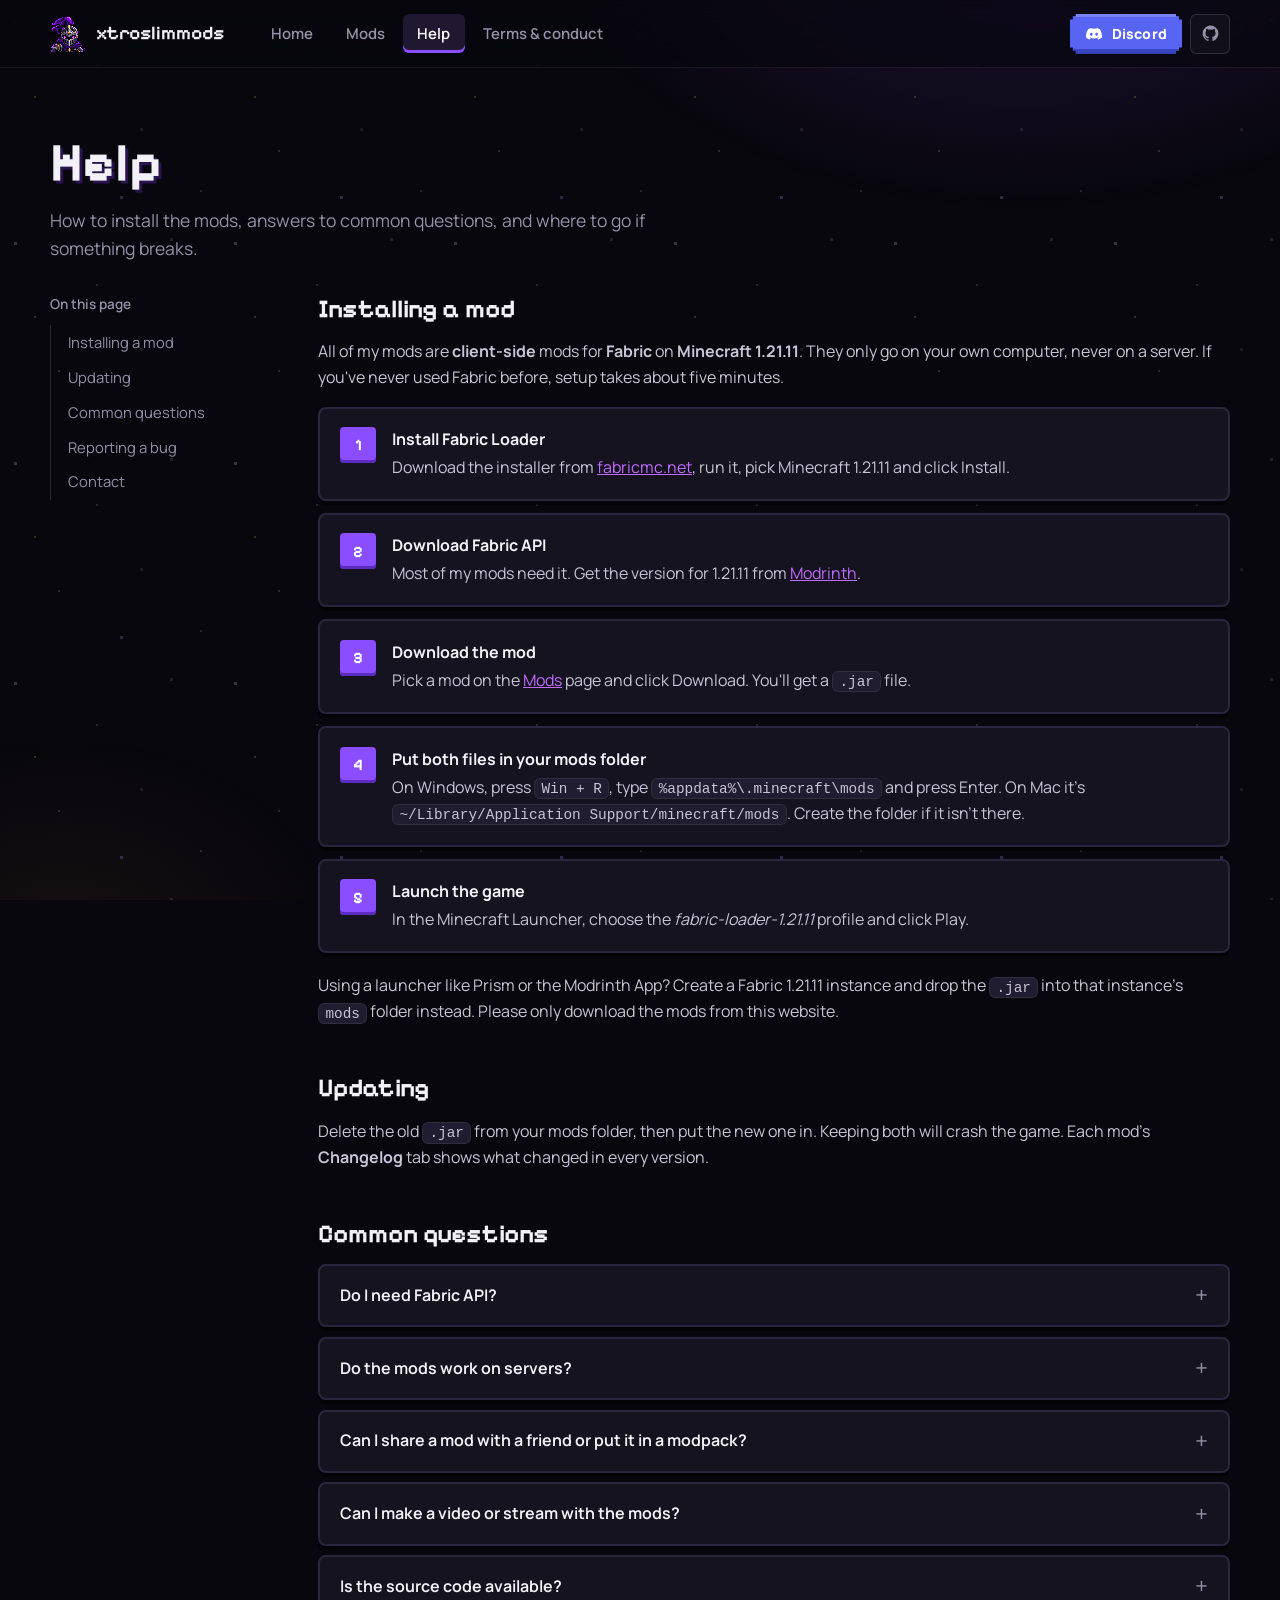
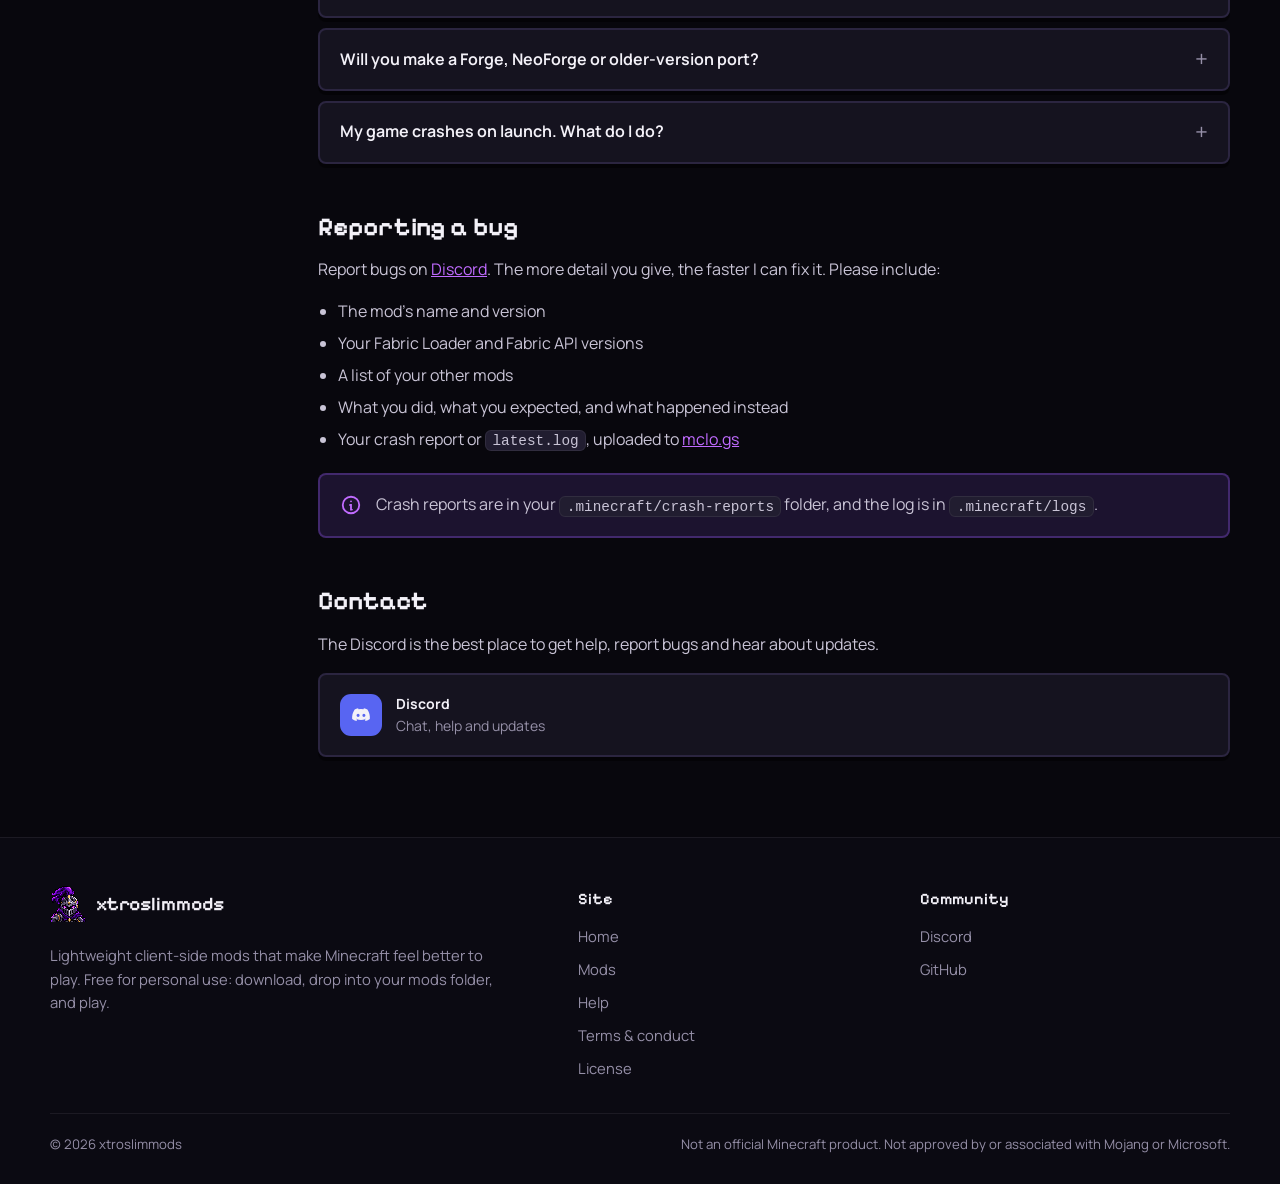
==== help.html @ c36359dc "New icons for Knight PvP, Loadout Studio and EZ Presets" ====
<!DOCTYPE html>
<html lang="en">
<head>
  <meta charset="utf-8">
  <meta name="viewport" content="width=device-width, initial-scale=1">
  <meta name="color-scheme" content="dark">
  <title>Help · xtroslimmods</title>
  <meta name="description" content="How to install xtroslimmods' Fabric mods, common questions, and how to get help.">
  <link rel="icon" href="images/favicon.png" type="image/png">
  <link rel="apple-touch-icon" href="images/apple-touch-icon.png">
  <link rel="preconnect" href="https://fonts.googleapis.com">
  <link rel="preconnect" href="https://fonts.gstatic.com" crossorigin>
  <link href="https://fonts.googleapis.com/css2?family=Manrope:wght@400;500;600;700;800&family=Pixelify+Sans:wght@500;600;700&display=swap" rel="stylesheet">
  <link rel="stylesheet" href="style.css?v=9">
</head>
<body data-page="help">
  <div class="bg" aria-hidden="true"></div>
  <header class="site-header" id="site-header"></header>

  <main id="main" class="wrap">
    <div class="page-head">
      <h1>Help</h1>
      <p>How to install the mods, answers to common questions, and where to go if something breaks.</p>
    </div>

    <div class="doc-layout">
      <nav class="toc" aria-label="On this page">
        <p>On this page</p>
        <ul>
          <li><a href="#install">Installing a mod</a></li>
          <li><a href="#update">Updating</a></li>
          <li><a href="#faq">Common questions</a></li>
          <li><a href="#bugs">Reporting a bug</a></li>
          <li><a href="#contact">Contact</a></li>
        </ul>
      </nav>

      <article class="doc">
        <section id="install">
          <h2>Installing a mod</h2>
          <p>All of my mods are <strong>client-side</strong> mods for <strong>Fabric</strong> on <strong>Minecraft <span data-site="minecraft"></span></strong>. They only go on your own computer, never on a server. If you've never used Fabric before, setup takes about five minutes.</p>
          <ol class="steps-v">
            <li><div><strong>Install Fabric Loader</strong>Download the installer from <a href="https://fabricmc.net/use/installer/" rel="noopener">fabricmc.net</a>, run it, pick Minecraft <span data-site="minecraft"></span> and click Install.</div></li>
            <li><div><strong>Download Fabric API</strong>Most of my mods need it. Get the version for <span data-site="minecraft"></span> from <a href="https://modrinth.com/mod/fabric-api" rel="noopener">Modrinth</a>.</div></li>
            <li><div><strong>Download the mod</strong>Pick a mod on the <a href="mods.html">Mods</a> page and click Download. You'll get a <code>.jar</code> file.</div></li>
            <li><div><strong>Put both files in your mods folder</strong>On Windows, press <code>Win + R</code>, type <code>%appdata%\.minecraft\mods</code> and press Enter. On Mac it's <code>~/Library/Application Support/minecraft/mods</code>. Create the folder if it isn't there.</div></li>
            <li><div><strong>Launch the game</strong>In the Minecraft Launcher, choose the <em>fabric-loader-<span data-site="minecraft"></span></em> profile and click Play.</div></li>
          </ol>
          <p style="margin-top:1.25rem">Using a launcher like Prism or the Modrinth App? Create a Fabric <span data-site="minecraft"></span> instance and drop the <code>.jar</code> into that instance's <code>mods</code> folder instead. Please only download the mods from this website.</p>
        </section>

        <section id="update">
          <h2>Updating</h2>
          <p>Delete the old <code>.jar</code> from your mods folder, then put the new one in. Keeping both will crash the game. Each mod's <strong>Changelog</strong> tab shows what changed in every version.</p>
        </section>

        <section id="faq">
          <h2>Common questions</h2>
          <div class="faq">
            <details>
              <summary>Do I need Fabric API?</summary>
              <div><p>For most mods, yes. Each mod page lists what it needs under <strong>Compatibility → Requires</strong>. If it says "Nothing else", you only need Fabric Loader.</p></div>
            </details>
            <details>
              <summary>Do the mods work on servers?</summary>
              <div><p>Yes. Every mod is client-side, so you install it only on your own computer and it works when you join any server, even a vanilla one. Nothing needs to be installed on the server. Just make sure the server's rules allow client-side mods.</p></div>
            </details>
            <details>
              <summary>Can I share a mod with a friend or put it in a modpack?</summary>
              <div><p>Please don't share the files. The mods are for personal use only, so send your friend a link to this website and they can download it themselves. That way everyone gets the newest, safe version. See <a href="terms.html">Terms &amp; conduct</a> for the details.</p></div>
            </details>
            <details>
              <summary>Can I make a video or stream with the mods?</summary>
              <div><p>Yes. Just don't put the mod files in your description. Link to this website instead.</p></div>
            </details>
            <details>
              <summary>Is the source code available?</summary>
              <div><p>No. The mods are closed source, and decompiling or editing them isn't allowed. If you have an idea or found a problem, tell me on Discord.</p></div>
            </details>
            <details>
              <summary>Will you make a Forge, NeoForge or older-version port?</summary>
              <div><p>Not right now. I focus on Fabric for <span data-site="minecraft"></span> so every mod stays polished and up to date.</p></div>
            </details>
            <details>
              <summary>My game crashes on launch. What do I do?</summary>
              <div><p>First make sure you're on Minecraft <span data-site="minecraft"></span>, Fabric API is installed, and there's only one version of each mod in your folder. If it still crashes, send me your crash report (see below).</p></div>
            </details>
          </div>
        </section>

        <section id="bugs">
          <h2>Reporting a bug</h2>
          <p>Report bugs on <a href="#" data-discord>Discord</a>. The more detail you give, the faster I can fix it. Please include:</p>
          <ul>
            <li>The mod's name and version</li>
            <li>Your Fabric Loader and Fabric API versions</li>
            <li>A list of your other mods</li>
            <li>What you did, what you expected, and what happened instead</li>
            <li>Your crash report or <code>latest.log</code>, uploaded to <a href="https://mclo.gs" rel="noopener">mclo.gs</a></li>
          </ul>
          <div class="callout" style="margin-top:1.25rem">
            <svg viewBox="0 0 24 24" fill="none" stroke="currentColor" stroke-width="2" stroke-linecap="round" aria-hidden="true"><circle cx="12" cy="12" r="9"/><path d="M12 8h.01M11 12h1v5h1"/></svg>
            <p>Crash reports are in your <code>.minecraft/crash-reports</code> folder, and the log is in <code>.minecraft/logs</code>.</p>
          </div>
        </section>

        <section id="contact">
          <h2>Contact</h2>
          <p>The Discord is the best place to get help, report bugs and hear about updates.</p>
          <div class="contact-grid">
            <a class="contact-card" href="#" data-discord>
              <span class="c-icon" style="background:#5865f2"><svg viewBox="0 0 24 24" fill="currentColor" aria-hidden="true"><path d="M19.6 5.3A16.6 16.6 0 0 0 15.5 4l-.5 1a15.3 15.3 0 0 0-6 0l-.5-1a16.6 16.6 0 0 0-4.1 1.3C1.8 9.2 1.1 13 1.4 16.7a16.7 16.7 0 0 0 5.1 2.6l1.1-1.8a10.8 10.8 0 0 1-1.7-.8l.4-.3a11.9 11.9 0 0 0 11.4 0l.4.3c-.5.3-1.1.6-1.7.8l1.1 1.8a16.6 16.6 0 0 0 5.1-2.6c.4-4.3-.7-8-2.9-11.4zM8.5 14.4c-1 0-1.8-.9-1.8-2s.8-2 1.8-2 1.8.9 1.8 2-.8 2-1.8 2zm7 0c-1 0-1.8-.9-1.8-2s.8-2 1.8-2 1.8.9 1.8 2-.8 2-1.8 2z"/></svg></span>
              <span><strong>Discord</strong><span>Chat, help and updates</span></span>
            </a>
          </div>
        </section>
      </article>
    </div>
  </main>

  <footer class="site-footer" id="site-footer"></footer>

  <script src="mods.js?v=9"></script>
  <script src="app.js?v=9"></script>
</body>
</html>
---- style.css ----
/* =========================================================
   Colours & type
   ========================================================= */
:root {
  --bg: #08070d;
  --bg-2: #0e0c16;
  --card: #15131f;
  --card-hover: #1b1828;
  --raised: #211d30;
  --border: rgba(255, 255, 255, 0.07);
  --border-strong: rgba(255, 255, 255, 0.13);
  --text: #f3f1f8;
  --text-2: #c9c4d6;
  --muted: #9690a8;
  --purple: #9b5cff;
  --purple-2: #c06bff;
  --purple-soft: rgba(155, 92, 255, 0.14);
  --gold: #e9b64c;
  --green: #4ade80;
  --grad: linear-gradient(135deg, #b86bff 0%, #8b5cf6 45%, #5b7cff 100%);

  --font: "Manrope", system-ui, -apple-system, "Segoe UI", sans-serif;
  --pixel: "Pixelify Sans", "Manrope", system-ui, sans-serif;
  --radius: 16px;
  --nav-h: 68px;
  color-scheme: dark;
}

/* =========================================================
   Base
   ========================================================= */
*, *::before, *::after { box-sizing: border-box; }
html { scroll-behavior: smooth; scroll-padding-top: calc(var(--nav-h) + 16px); }
body {
  margin: 0;
  min-height: 100vh;
  display: flex; flex-direction: column;
  background: var(--bg);
  color: var(--text);
  font: 400 1rem/1.6 var(--font);
  -webkit-font-smoothing: antialiased;
}
main { flex: 1; }
img { max-width: 100%; display: block; }
a { color: inherit; }
button { font: inherit; }
:focus-visible { outline: 2px solid var(--purple-2); outline-offset: 3px; border-radius: 8px; }
::selection { background: rgba(155, 92, 255, .45); }
h1, h2, h3 { letter-spacing: -0.025em; line-height: 1.15; }

.wrap { width: min(100% - 2.5rem, 1180px); margin-inline: auto; }
.narrow { width: min(100% - 2.5rem, 820px); margin-inline: auto; }
.visually-hidden { position: absolute; width: 1px; height: 1px; overflow: hidden; clip: rect(0 0 0 0); white-space: nowrap; }
.skip { position: absolute; left: -999px; top: 0; z-index: 100; }
.skip:focus { left: 1rem; top: 1rem; background: var(--purple); color: #fff; padding: .5rem .8rem; border-radius: 8px; }

/* background glow */
.bg { position: fixed; inset: 0; z-index: -1; pointer-events: none; }
.bg::before {
  content: ""; position: absolute; inset: 0;
  background:
    radial-gradient(55rem 38rem at 78% -8%, rgba(155, 92, 255, .22), transparent 60%),
    radial-gradient(45rem 30rem at 0% 10%, rgba(91, 124, 255, .10), transparent 60%);
}
.bg::after {
  content: ""; position: absolute; inset: 0;
  background-image:
    linear-gradient(rgba(255,255,255,.03) 1px, transparent 1px),
    linear-gradient(90deg, rgba(255,255,255,.03) 1px, transparent 1px);
  background-size: 48px 48px;
  mask-image: radial-gradient(ellipse 80% 60% at 60% 0%, #000, transparent 75%);
  -webkit-mask-image: radial-gradient(ellipse 80% 60% at 60% 0%, #000, transparent 75%);
}

/* =========================================================
   Header / navigation
   ========================================================= */
.site-header {
  position: sticky; top: 0; z-index: 50;
  height: var(--nav-h);
  background: rgba(8, 7, 13, .72);
  backdrop-filter: blur(16px) saturate(150%);
  -webkit-backdrop-filter: blur(16px) saturate(150%);
  border-bottom: 1px solid var(--border);
}
.nav { height: 100%; display: flex; align-items: center; gap: 2rem; }
.brand { display: inline-flex; align-items: center; gap: .65rem; text-decoration: none; font-weight: 750; font-size: 1.05rem; letter-spacing: -.01em; }
.brand img { width: 36px; height: 36px; image-rendering: pixelated; filter: drop-shadow(0 0 10px rgba(155, 92, 255, .45)); }

.nav-tabs { display: flex; gap: .25rem; margin: 0; padding: 0; list-style: none; }
.nav-tabs a {
  display: block; padding: .5rem .9rem; border-radius: 10px;
  color: var(--muted); text-decoration: none; font-weight: 550; font-size: .935rem;
  transition: color .15s, background .15s;
}
.nav-tabs a:hover { color: var(--text); background: rgba(255,255,255,.05); }
.nav-tabs a[aria-current="page"] { color: var(--text); background: var(--purple-soft); box-shadow: inset 0 0 0 1px rgba(155, 92, 255, .3); }

.nav-right { margin-left: auto; display: flex; align-items: center; gap: .5rem; }
.icon-btn {
  display: inline-grid; place-items: center; width: 40px; height: 40px; border-radius: 10px;
  color: var(--muted); border: 1px solid var(--border-strong); background: rgba(255,255,255,.03);
  text-decoration: none; transition: color .15s, background .15s, border-color .15s;
}
.icon-btn:hover { color: var(--text); background: rgba(255,255,255,.07); }
.icon-btn svg { width: 19px; height: 19px; }
.menu-btn { display: none; cursor: pointer; }

/* =========================================================
   Buttons, pills, tags
   ========================================================= */
.btn {
  display: inline-flex; align-items: center; justify-content: center; gap: .55rem;
  height: 46px; padding: 0 1.3rem; border-radius: 12px;
  font: 650 .95rem/1 var(--font); text-decoration: none; white-space: nowrap; cursor: pointer;
  border: 1px solid transparent;
  transition: transform .15s ease, box-shadow .2s ease, background .2s ease, border-color .2s ease;
}
.btn svg { width: 18px; height: 18px; flex: none; }
.btn-primary { color: #fff; background: var(--grad); box-shadow: 0 10px 30px -10px rgba(155, 92, 255, .8), inset 0 1px 0 rgba(255,255,255,.25); }
.btn-primary:hover { transform: translateY(-1px); box-shadow: 0 14px 36px -10px rgba(155, 92, 255, 1), inset 0 1px 0 rgba(255,255,255,.25); }
.btn-ghost { color: var(--text); background: rgba(255,255,255,.04); border-color: var(--border-strong); }
.btn-ghost:hover { background: rgba(255,255,255,.08); }
.btn-discord { color: #fff; background: #5865f2; box-shadow: 0 10px 30px -12px rgba(88, 101, 242, .9); }
.btn-discord:hover { background: #6773f4; transform: translateY(-1px); }
.btn-sm { height: 38px; padding: 0 .95rem; font-size: .875rem; border-radius: 10px; }
.btn-lg { height: 52px; padding: 0 1.6rem; font-size: 1rem; }

.pill {
  display: inline-flex; align-items: center; gap: .55rem;
  font-size: .85rem; font-weight: 550; color: var(--text-2);
  padding: .4rem .9rem; border-radius: 999px;
  background: rgba(255,255,255,.04); border: 1px solid var(--border-strong);
}
.dot { width: 8px; height: 8px; border-radius: 50%; background: var(--green); box-shadow: 0 0 10px var(--green); }

.tags { display: flex; flex-wrap: wrap; gap: .4rem; margin: 0; padding: 0; list-style: none; }
.tag {
  display: inline-flex; align-items: center; gap: .35rem;
  font-size: .8rem; font-weight: 550; color: var(--text-2);
  padding: .22rem .65rem; border-radius: 999px;
  background: rgba(255,255,255,.05); border: 1px solid var(--border-strong);
}
.tag svg { width: 13px; height: 13px; opacity: .85; }
.tag-loader { color: #ffc98a; background: rgba(233, 140, 60, .1); border-color: rgba(233, 140, 60, .35); }
.tag-version { color: #9ff0b8; background: rgba(74, 222, 128, .08); border-color: rgba(74, 222, 128, .3); }

/* =========================================================
   Section helpers
   ========================================================= */
.section { padding: clamp(4rem, 9vw, 6.5rem) 0; }
.section-head { max-width: 40rem; margin-bottom: 2.5rem; }
.section-head.center { text-align: center; margin-inline: auto; }
.section-head h2 { font-size: clamp(1.8rem, 4vw, 2.5rem); font-weight: 800; margin: 0; }
.section-head p { color: var(--muted); font-size: 1.1rem; margin: .8rem 0 0; }
.kicker { display: block; color: var(--purple-2); font-weight: 650; font-size: .95rem; margin-bottom: .6rem; letter-spacing: 0; }
.row-between { display: flex; align-items: end; justify-content: space-between; gap: 1rem; flex-wrap: wrap; margin-bottom: 2rem; }
.row-between .section-head { margin-bottom: 0; }
.link-arrow { display: inline-flex; align-items: center; gap: .4rem; color: var(--purple-2); font-weight: 600; text-decoration: none; }
.link-arrow:hover { text-decoration: underline; text-underline-offset: .2em; }
.link-arrow svg { width: 16px; height: 16px; }

.grad-text { background: linear-gradient(120deg, #fff 20%, #d7b8ff 60%, #9fb0ff 100%); -webkit-background-clip: text; background-clip: text; color: transparent; }

/* =========================================================
   Welcome page
   ========================================================= */
.hero { display: grid; grid-template-columns: 1.15fr .85fr; gap: 3rem; align-items: center; padding: clamp(3.5rem, 9vw, 6.5rem) 0 clamp(3rem, 7vw, 5rem); }
.hero h1 { font-size: clamp(2.6rem, 6.4vw, 4.6rem); font-weight: 850; line-height: 1.02; letter-spacing: -.045em; margin: 1.4rem 0 0; }
.hero .lead { color: var(--muted); font-size: clamp(1.05rem, 1.8vw, 1.22rem); max-width: 34rem; margin: 1.4rem 0 0; }
.hero-actions { display: flex; flex-wrap: wrap; gap: .75rem; margin-top: 2.25rem; }
.hero-art { position: relative; display: grid; place-items: center; }
.hero-art::before {
  content: ""; position: absolute; width: 85%; aspect-ratio: 1; border-radius: 50%;
  background: radial-gradient(circle, rgba(155, 92, 255, .45), rgba(155, 92, 255, 0) 65%);
  filter: blur(10px);
}
.hero-art .ring {
  position: relative; width: min(100%, 420px); aspect-ratio: 1; border-radius: 32px;
  background: linear-gradient(160deg, rgba(255,255,255,.07), rgba(255,255,255,.015));
  border: 1px solid var(--border-strong);
  display: grid; place-items: center;
  box-shadow: 0 40px 80px -30px rgba(0,0,0,.8), inset 0 1px 0 rgba(255,255,255,.08);
  transform: rotate(-2deg);
}
.hero-art img { width: 82%; image-rendering: pixelated; filter: drop-shadow(0 18px 30px rgba(0,0,0,.6)); }
.hero-art .badge {
  position: absolute; display: flex; align-items: center; gap: .6rem;
  background: rgba(21, 19, 31, .9); border: 1px solid var(--border-strong); border-radius: 14px;
  padding: .65rem .9rem; font-size: .85rem; font-weight: 600;
  box-shadow: 0 16px 40px -12px rgba(0,0,0,.7);
  backdrop-filter: blur(10px);
}
.hero-art .badge small { display: block; color: var(--muted); font-weight: 500; font-size: .75rem; }
.hero-art .badge .b-icon { width: 34px; height: 34px; border-radius: 9px; display: grid; place-items: center; background: var(--purple-soft); color: var(--purple-2); }
.hero-art .badge .b-icon svg { width: 18px; height: 18px; }
.hero-art .badge.one { left: -4%; bottom: 14%; }
.hero-art .badge.two { right: -2%; top: 10%; }

.stats { display: grid; grid-template-columns: repeat(4, 1fr); border: 1px solid var(--border); border-radius: var(--radius); background: rgba(21, 19, 31, .6); overflow: hidden; }
.stat { padding: 1.5rem 1.6rem; }
.stat + .stat { border-left: 1px solid var(--border); }
.stat strong { display: block; font-size: 1.75rem; font-weight: 800; letter-spacing: -.03em; }
.stat span { color: var(--muted); font-size: .9rem; }

.features { display: grid; grid-template-columns: repeat(3, 1fr); gap: 1rem; }
.feature { padding: 1.75rem; border-radius: var(--radius); background: var(--card); border: 1px solid var(--border); }
.feature .f-icon { width: 46px; height: 46px; border-radius: 12px; display: grid; place-items: center; background: var(--purple-soft); color: var(--purple-2); border: 1px solid rgba(155, 92, 255, .25); }
.feature .f-icon svg { width: 22px; height: 22px; }
.feature h3 { font-size: 1.15rem; font-weight: 700; margin: 1.2rem 0 .4rem; }
.feature p { color: var(--muted); margin: 0; }

.steps { display: grid; grid-template-columns: repeat(3, 1fr); gap: 1rem; counter-reset: step; list-style: none; margin: 0; padding: 0; }
.steps li { position: relative; padding: 1.75rem; border-radius: var(--radius); background: var(--card); border: 1px solid var(--border); counter-increment: step; }
.steps li::before {
  content: counter(step); display: grid; place-items: center; width: 36px; height: 36px; border-radius: 10px;
  background: var(--grad); color: #fff; font-weight: 800; margin-bottom: 1.1rem;
}
.steps h3 { font-size: 1.1rem; margin: 0 0 .4rem; }
.steps p { color: var(--muted); margin: 0; }
.steps a { color: var(--purple-2); }

.cta {
  position: relative; overflow: hidden;
  display: grid; grid-template-columns: 1fr auto; gap: 2rem; align-items: center;
  padding: clamp(2rem, 5vw, 3.25rem);
  border-radius: 24px;
  background: linear-gradient(135deg, rgba(88, 101, 242, .22), rgba(155, 92, 255, .18));
  border: 1px solid rgba(155, 92, 255, .3);
}
.cta::after { content: ""; position: absolute; right: -80px; top: -120px; width: 360px; height: 360px; border-radius: 50%; background: radial-gradient(circle, rgba(155, 92, 255, .35), transparent 65%); pointer-events: none; }
.cta h2 { font-size: clamp(1.6rem, 3.5vw, 2.2rem); font-weight: 800; margin: 0; }
.cta p { color: var(--text-2); margin: .6rem 0 0; max-width: 36rem; }
.cta .btn { position: relative; z-index: 1; }

/* =========================================================
   Page header (inner pages)
   ========================================================= */
.page-head { padding: clamp(2.75rem, 6vw, 4rem) 0 2rem; }
.page-head h1 { font-size: clamp(2.1rem, 5vw, 3rem); font-weight: 850; margin: 0; }
.page-head p { color: var(--muted); font-size: 1.1rem; margin: .7rem 0 0; max-width: 42rem; }

/* =========================================================
   Mod cards (list)
   ========================================================= */
.toolbar { display: flex; flex-wrap: wrap; gap: .75rem; align-items: center; margin-bottom: 1.25rem; }
.search { position: relative; flex: 1 1 280px; }
.search svg { position: absolute; left: .95rem; top: 50%; width: 16px; height: 16px; transform: translateY(-50%); color: var(--muted); pointer-events: none; }
.search input, .select {
  width: 100%; height: 44px;
  font: inherit; font-size: .935rem; color: inherit;
  background: var(--card); border: 1px solid var(--border-strong); border-radius: 12px;
  padding: 0 1rem 0 2.6rem;
  transition: border-color .2s, box-shadow .2s;
}
.select { width: auto; padding: 0 2.2rem 0 1rem; appearance: none; -webkit-appearance: none; cursor: pointer;
  background-image: url("data:image/svg+xml,%3Csvg xmlns='http://www.w3.org/2000/svg' viewBox='0 0 16 16'%3E%3Cpath d='m4 6 4 4 4-4' fill='none' stroke='%239690a8' stroke-width='1.8' stroke-linecap='round'/%3E%3C/svg%3E");
  background-repeat: no-repeat; background-position: right .8rem center; background-size: 15px; }
.search input::placeholder { color: var(--muted); }
.search input:focus, .select:focus { outline: none; border-color: rgba(155, 92, 255, .7); box-shadow: 0 0 0 4px rgba(155, 92, 255, .16); }

.chips { display: flex; flex-wrap: wrap; gap: .4rem; margin-bottom: 1.5rem; }
.chip {
  font-size: .85rem; font-weight: 550; color: var(--muted);
  background: transparent; border: 1px solid var(--border-strong); border-radius: 999px;
  padding: .35rem .85rem; cursor: pointer; transition: color .15s, background .15s, border-color .15s;
}
.chip:hover { color: var(--text); }
.chip[aria-pressed="true"] { color: #fff; background: var(--purple-soft); border-color: rgba(155, 92, 255, .55); }
.result-count { color: var(--muted); font-size: .9rem; margin: 0 0 .9rem; }

.mod-list { display: grid; gap: .75rem; }
.mod-card {
  position: relative;
  display: grid; grid-template-columns: 96px minmax(0, 1fr) auto; gap: 1.25rem; align-items: start;
  padding: 1.1rem 1.25rem;
  background: var(--card); border: 1px solid var(--border); border-radius: var(--radius);
  transition: background .2s, border-color .2s, transform .2s;
}
.mod-card:hover { background: var(--card-hover); border-color: rgba(155, 92, 255, .35); }
.mod-card:has(.mod-link:focus-visible) { outline: 2px solid var(--purple-2); outline-offset: 3px; }
.mod-link { text-decoration: none; }
.mod-link:focus-visible { outline: none; }
.mod-link::after { content: ""; position: absolute; inset: 0; border-radius: inherit; }

.mod-icon {
  width: 96px; height: 96px; border-radius: 18px;
  display: grid; place-items: center;
  background: var(--raised); border: 1px solid var(--border-strong);
  overflow: hidden;
}
.mod-icon img { width: 74%; height: 74%; object-fit: contain; image-rendering: pixelated; }
.mod-icon .initials { font-weight: 850; font-size: 1.8rem; background: var(--grad); -webkit-background-clip: text; background-clip: text; color: transparent; }

.mod-title { display: flex; align-items: baseline; flex-wrap: wrap; gap: .1rem .6rem; }
.mod-title h2, .mod-title h3 { margin: 0; font-size: 1.4rem; font-weight: 800; letter-spacing: -.02em; }
.mod-title .by { color: var(--muted); font-size: .95rem; }
.mod-title .by b { color: var(--text-2); font-weight: 550; }
.mod-card .summary { color: var(--text-2); margin: .3rem 0 .8rem; font-size: .975rem; max-width: 60ch; }

.mod-stats { display: flex; flex-direction: column; align-items: flex-end; gap: .55rem; text-align: right; min-width: 9.5rem; }
.mod-stats .stat-line { display: inline-flex; align-items: center; gap: .45rem; color: var(--muted); font-size: .9rem; white-space: nowrap; }
.mod-stats .stat-line b { color: var(--text); font-size: 1.05rem; font-weight: 700; }
.mod-stats svg { width: 17px; height: 17px; }
.mod-stats .btn { position: relative; z-index: 1; margin-top: .2rem; }

.empty { text-align: center; color: var(--muted); padding: 3rem 1rem; border: 1px dashed var(--border-strong); border-radius: var(--radius); }
.text-btn { color: var(--purple-2); background: none; border: 0; padding: 0; text-decoration: underline; cursor: pointer; }

/* =========================================================
   Mod detail page
   ========================================================= */
.crumbs { display: flex; align-items: center; gap: .5rem; color: var(--muted); font-size: .9rem; padding-top: 2rem; }
.crumbs a { color: var(--muted); text-decoration: none; }
.crumbs a:hover { color: var(--text); }
.crumbs svg { width: 14px; height: 14px; }

.mod-header {
  position: relative; overflow: hidden;
  display: grid; grid-template-columns: auto minmax(0, 1fr) auto; gap: 1.75rem; align-items: center;
  margin-top: 1rem; padding: clamp(1.4rem, 3.5vw, 2rem);
  background: var(--card); border: 1px solid var(--border); border-radius: 22px;
}
.mod-header::before { content: ""; position: absolute; left: -140px; top: -180px; width: 420px; height: 420px; background: radial-gradient(circle, rgba(155, 92, 255, .28), transparent 65%); pointer-events: none; }
.mod-header .mod-icon { width: 120px; height: 120px; border-radius: 24px; position: relative; box-shadow: 0 18px 40px -16px rgba(155, 92, 255, .7); }
.mod-header h1 { font-size: clamp(1.9rem, 4.5vw, 2.6rem); font-weight: 850; margin: 0; }
.mod-header .summary { color: var(--text-2); font-size: 1.08rem; margin: .45rem 0 .9rem; max-width: 56ch; }
.mod-header .head-actions { display: flex; flex-direction: column; align-items: stretch; gap: .5rem; position: relative; }
.mod-header .head-stats { display: flex; gap: 1.1rem; justify-content: center; color: var(--muted); font-size: .85rem; margin-top: .25rem; }
.mod-header .head-stats span { display: inline-flex; align-items: center; gap: .35rem; }
.mod-header .head-stats svg { width: 15px; height: 15px; }

.tabbar { display: flex; gap: .25rem; margin: 1.25rem 0 0; padding: .3rem; background: var(--card); border: 1px solid var(--border); border-radius: 14px; width: fit-content; max-width: 100%; overflow-x: auto; }
.tabbar button {
  display: inline-flex; align-items: center; gap: .45rem;
  padding: .55rem 1rem; border: 0; border-radius: 10px; background: transparent;
  color: var(--muted); font-weight: 600; font-size: .935rem; cursor: pointer; white-space: nowrap;
}
.tabbar button:hover { color: var(--text); }
.tabbar button[aria-selected="true"] { color: #fff; background: var(--purple-soft); box-shadow: inset 0 0 0 1px rgba(155, 92, 255, .4); }
.tabbar .count { font-size: .75rem; color: var(--muted); background: rgba(255,255,255,.07); border-radius: 999px; padding: .05rem .45rem; }

.mod-layout { display: grid; grid-template-columns: minmax(0, 1fr) 320px; gap: 1.25rem; margin-top: 1.25rem; align-items: start; }
.panel { padding: 1.6rem; background: var(--card); border: 1px solid var(--border); border-radius: var(--radius); }
.panel + .panel { margin-top: 1rem; }
.panel h2 { font-size: 1.15rem; font-weight: 750; margin: 0 0 1rem; }
.panel h3 { font-size: .95rem; font-weight: 700; margin: 0 0 .7rem; }
.prose p { color: var(--text-2); margin: 0 0 1em; max-width: 70ch; }
.prose p:last-child { margin-bottom: 0; }
.checklist { list-style: none; margin: 1.25rem 0 0; padding: 0; display: grid; gap: .55rem; }
.checklist li { display: flex; gap: .65rem; color: var(--text-2); }
.checklist svg { flex: none; width: 20px; height: 20px; color: var(--green); margin-top: .15rem; }

.side .panel { padding: 1.35rem; }
.side .tags { margin-bottom: .2rem; }
.side-group + .side-group { margin-top: 1.25rem; padding-top: 1.25rem; border-top: 1px solid var(--border); }
.facts { margin: 0; }
.facts div { display: flex; justify-content: space-between; gap: 1rem; padding: .45rem 0; font-size: .925rem; }
.facts dt { color: var(--muted); }
.facts dd { margin: 0; font-weight: 600; text-align: right; }
.facts dd a { color: var(--purple-2); text-decoration: none; }
.facts dd a:hover { text-decoration: underline; }
.link-list { list-style: none; margin: 0; padding: 0; display: grid; gap: .25rem; }
.link-list a { display: flex; align-items: center; gap: .6rem; padding: .45rem .5rem; margin: 0 -.5rem; border-radius: 8px; text-decoration: none; color: var(--text-2); font-size: .935rem; }
.link-list a:hover { background: rgba(255,255,255,.05); color: var(--text); }
.link-list svg { width: 17px; height: 17px; color: var(--muted); }

/* gallery */
.gallery { display: grid; grid-template-columns: repeat(auto-fill, minmax(260px, 1fr)); gap: .9rem; }
.shot { position: relative; margin: 0; padding: 0; border: 1px solid var(--border); border-radius: 14px; overflow: hidden; background: var(--raised); cursor: zoom-in; text-align: left; color: inherit; }
.shot img { width: 100%; aspect-ratio: 16/9; object-fit: cover; transition: transform .35s ease; }
.shot:hover img { transform: scale(1.04); }
.shot figcaption { padding: .7rem .9rem; font-size: .9rem; color: var(--text-2); border-top: 1px solid var(--border); }
.gallery-preview { display: grid; grid-template-columns: repeat(3, 1fr); gap: .6rem; margin-top: 1.25rem; }
.gallery-preview .shot figcaption { display: none; }

.lightbox { position: fixed; inset: 0; z-index: 100; display: none; place-items: center; background: rgba(5, 4, 9, .92); backdrop-filter: blur(6px); padding: 4rem 1rem 2rem; }
.lightbox.open { display: grid; }
.lightbox figure { margin: 0; max-width: min(1200px, 100%); }
.lightbox img { max-height: 78vh; width: auto; margin: 0 auto; border-radius: 12px; box-shadow: 0 30px 80px rgba(0,0,0,.6); }
.lightbox figcaption { text-align: center; color: var(--text-2); margin-top: 1rem; }
.lightbox figcaption span { color: var(--muted); margin-left: .5rem; }
.lb-btn { position: absolute; display: grid; place-items: center; width: 48px; height: 48px; border-radius: 50%; border: 1px solid var(--border-strong); background: rgba(21, 19, 31, .9); color: var(--text); cursor: pointer; }
.lb-btn:hover { background: var(--raised); }
.lb-btn svg { width: 22px; height: 22px; }
.lb-close { top: 1rem; right: 1rem; }
.lb-prev { left: 1rem; top: 50%; transform: translateY(-50%); }
.lb-next { right: 1rem; top: 50%; transform: translateY(-50%); }

/* changelog */
.changelog { list-style: none; margin: 0; padding: 0; }
.changelog > li { position: relative; padding: 0 0 1.5rem 1.75rem; }
.changelog > li:last-child { padding-bottom: 0; }
.changelog > li::before { content: ""; position: absolute; left: 0; top: .45rem; width: 11px; height: 11px; border-radius: 50%; background: var(--raised); border: 2px solid #4d4663; }
.changelog > li:not(:last-child)::after { content: ""; position: absolute; left: 5.5px; top: 1.3rem; bottom: .1rem; width: 1px; background: var(--border-strong); }
.changelog > li.latest::before { background: var(--purple-2); border-color: #dcc2ff; box-shadow: 0 0 12px rgba(192, 107, 255, .8); }
.changelog .row { display: flex; align-items: center; gap: .6rem; flex-wrap: wrap; }
.changelog .v { font-weight: 750; }
.changelog time { color: var(--muted); font-size: .85rem; }
.latest-tag { font-size: .72rem; font-weight: 650; color: #dcc2ff; background: var(--purple-soft); border: 1px solid rgba(155, 92, 255, .4); border-radius: 999px; padding: .05rem .5rem; }
.changelog ul { margin: .45rem 0 0; padding-left: 1.1rem; color: var(--text-2); }

/* =========================================================
   Help & terms
   ========================================================= */
.doc-layout { display: grid; grid-template-columns: 220px minmax(0, 1fr); gap: 3rem; align-items: start; }
.toc { position: sticky; top: calc(var(--nav-h) + 1.5rem); }
.toc p { color: var(--muted); font-size: .85rem; font-weight: 600; margin: 0 0 .6rem; }
.toc ul { list-style: none; margin: 0; padding: 0; border-left: 1px solid var(--border-strong); }
.toc a { display: block; padding: .35rem 0 .35rem 1rem; margin-left: -1px; border-left: 2px solid transparent; color: var(--muted); text-decoration: none; font-size: .925rem; }
.toc a:hover { color: var(--text); border-left-color: var(--purple); }

.doc section + section { margin-top: 3rem; }
.doc h2 { font-size: 1.6rem; font-weight: 800; margin: 0 0 1rem; }
.doc h3 { font-size: 1.1rem; margin: 1.5rem 0 .5rem; }
.doc p, .doc li { color: var(--text-2); }
.doc ul, .doc ol { padding-left: 1.25rem; }
.doc li + li { margin-top: .4rem; }
.doc a { color: var(--purple-2); }
.doc code { font-size: .9em; background: var(--raised); border: 1px solid var(--border); border-radius: 6px; padding: .1rem .4rem; }
.doc .updated { color: var(--muted); font-size: .9rem; }

.steps-v { list-style: none; counter-reset: s; padding: 0 !important; display: grid; gap: .75rem; }
.steps-v li { counter-increment: s; display: grid; grid-template-columns: 36px 1fr; gap: 1rem; padding: 1.15rem 1.25rem; background: var(--card); border: 1px solid var(--border); border-radius: 14px; margin: 0 !important; }
.steps-v li::before { content: counter(s); display: grid; place-items: center; width: 36px; height: 36px; border-radius: 10px; background: var(--grad); color: #fff; font-weight: 800; }
.steps-v strong { display: block; color: var(--text); margin-bottom: .15rem; }

.faq { display: grid; gap: .6rem; }
.faq details { background: var(--card); border: 1px solid var(--border); border-radius: 14px; }
.faq details[open] { border-color: rgba(155, 92, 255, .35); }
.faq summary { list-style: none; cursor: pointer; padding: 1.05rem 1.25rem; font-weight: 650; display: flex; justify-content: space-between; align-items: center; gap: 1rem; }
.faq summary::-webkit-details-marker { display: none; }
.faq summary::after { content: "+"; font-size: 1.4rem; font-weight: 400; color: var(--muted); line-height: 1; transition: transform .2s; }
.faq details[open] summary::after { transform: rotate(45deg); color: var(--purple-2); }
.faq details > div { padding: 0 1.25rem 1.15rem; }
.faq details p { margin: 0; }

.callout { display: flex; gap: .9rem; padding: 1.1rem 1.25rem; border-radius: 14px; background: var(--purple-soft); border: 1px solid rgba(155, 92, 255, .3); }
.callout svg { flex: none; width: 22px; height: 22px; color: var(--purple-2); margin-top: .1rem; }
.callout p { margin: 0; color: var(--text-2); }

.contact-grid { display: grid; grid-template-columns: repeat(auto-fit, minmax(220px, 1fr)); gap: .75rem; }
.contact-card { display: flex; gap: .9rem; align-items: center; padding: 1.1rem 1.25rem; background: var(--card); border: 1px solid var(--border); border-radius: 14px; text-decoration: none; transition: border-color .2s, background .2s; }
.contact-card:hover { border-color: rgba(155, 92, 255, .4); background: var(--card-hover); }
.contact-card .c-icon { width: 42px; height: 42px; border-radius: 11px; display: grid; place-items: center; background: var(--raised); color: var(--text); }
.contact-card .c-icon svg { width: 20px; height: 20px; }
.contact-card strong { display: block; color: var(--text); }
.contact-card span { color: var(--muted); font-size: .875rem; }

/* =========================================================
   Footer
   ========================================================= */
.site-footer { margin-top: 5rem; border-top: 1px solid var(--border); background: rgba(14, 12, 22, .7); }
.footer-grid { display: grid; grid-template-columns: 1.6fr 1fr 1fr; gap: 2rem; padding: 3rem 0 2rem; }
.footer-grid p { color: var(--muted); font-size: .925rem; margin: .9rem 0 0; max-width: 28rem; }
.footer-grid h4 { margin: 0 0 .8rem; font-size: .9rem; color: var(--text); }
.footer-grid ul { list-style: none; margin: 0; padding: 0; display: grid; gap: .45rem; }
.footer-grid ul a { color: var(--muted); text-decoration: none; font-size: .925rem; }
.footer-grid ul a:hover { color: var(--text); }
.footer-bottom { display: flex; justify-content: space-between; gap: 1rem; flex-wrap: wrap; padding: 1.25rem 0 2rem; border-top: 1px solid var(--border); color: var(--muted); font-size: .825rem; }

/* =========================================================
   Responsive
   ========================================================= */
@media (max-width: 980px) {
  .hero { grid-template-columns: 1fr; text-align: center; }
  .hero .lead { margin-inline: auto; }
  .hero-actions { justify-content: center; }
  .hero-art { order: -1; max-width: 340px; margin: 0 auto; }
  .hero-art .badge { display: none; }
  .features, .steps { grid-template-columns: 1fr; }
  .stats { grid-template-columns: repeat(2, 1fr); }
  .stat:nth-child(3) { border-left: 0; }
  .stat:nth-child(n+3) { border-top: 1px solid var(--border); }
  .mod-layout { grid-template-columns: 1fr; }
  .mod-header { grid-template-columns: auto minmax(0, 1fr); }
  .mod-header .head-actions { grid-column: 1 / -1; flex-direction: row; flex-wrap: wrap; align-items: center; }
  .mod-header .head-stats { justify-content: flex-start; }
  .doc-layout { grid-template-columns: 1fr; }
  .toc { display: none; }
  .cta { grid-template-columns: 1fr; }
}

@media (max-width: 820px) {
  .menu-btn { display: inline-grid; }
  .nav-tabs {
    display: none; position: absolute; left: 0; right: 0; top: var(--nav-h);
    flex-direction: column; padding: .75rem 1.25rem 1.25rem; gap: .2rem;
    background: rgba(8, 7, 13, .97); border-bottom: 1px solid var(--border);
  }
  .nav-tabs.open { display: flex; }
  .nav-tabs a { padding: .8rem 1rem; font-size: 1rem; }
  .nav-right .hide-sm { display: none; }
}

@media (max-width: 640px) {
  .mod-card { grid-template-columns: 64px minmax(0, 1fr); gap: 1rem; padding: 1rem; }
  .mod-icon { width: 64px; height: 64px; border-radius: 14px; }
  .mod-title h2, .mod-title h3 { font-size: 1.15rem; }
  .mod-stats { grid-column: 1 / -1; flex-direction: row; flex-wrap: wrap; align-items: center; justify-content: space-between; min-width: 0; padding-top: .75rem; border-top: 1px solid var(--border); }
  .mod-stats .btn { margin: 0; }
  .mod-header { grid-template-columns: 1fr; }
  .mod-header .mod-icon { width: 88px; height: 88px; }
  .footer-grid { grid-template-columns: 1fr 1fr; }
  .footer-grid > div:first-child { grid-column: 1 / -1; }
  .gallery-preview { grid-template-columns: repeat(2, 1fr); }
  .toolbar .select { flex: 1; }
}

@media (prefers-reduced-motion: reduce) {
  *, *::before, *::after { transition: none !important; scroll-behavior: auto !important; }
  .btn:hover, .mod-card:hover { transform: none; }
}

/* =========================================================
   Welcome page: exactly one screen, no scrolling
   ========================================================= */
body.welcome { height: 100vh; height: 100dvh; overflow: hidden; }
.welcome main { display: flex; align-items: center; min-height: 0; }
.welcome .hero { width: min(100% - 2.5rem, 1180px); padding: 0; gap: clamp(1.5rem, 4vw, 4rem); }
.welcome .hero h1 { font-size: clamp(2.2rem, min(6vw, 8.5vh), 4.6rem); margin-top: clamp(.8rem, 2.2vh, 1.4rem); }
.welcome .hero .lead { margin-top: clamp(.8rem, 2.2vh, 1.4rem); }
.welcome .hero-actions { margin-top: clamp(1.2rem, 3.5vh, 2.25rem); }
.welcome .hero-art .ring { width: min(100%, 420px, 58vh); }
.hero-meta { display: flex; flex-wrap: wrap; gap: .5rem 1.75rem; margin-top: clamp(1.4rem, 4vh, 2.5rem); color: var(--muted); font-size: .9rem; }
.hero-meta strong { color: var(--text); font-size: 1.05rem; font-weight: 750; margin-right: .35rem; }
.hero-meta span + span { padding-left: 1.75rem; border-left: 1px solid var(--border-strong); }
.welcome-foot { flex: none; padding: 0 0 1.1rem; color: var(--muted); font-size: .78rem; text-align: center; opacity: .8; }

@media (max-width: 980px) {
  .welcome .hero-art .ring { width: min(100%, 30vh); border-radius: 24px; }
  .hero-meta { justify-content: center; }
}
@media (max-width: 520px) {
  .hero-meta span + span { padding-left: 0; border-left: 0; }
  .hero-meta { gap: .3rem 1.1rem; font-size: .85rem; }
  .welcome .btn-lg { height: 48px; padding: 0 1.2rem; }
}

/* tab panels sit in the same spot whichever tab is open */
[role="tabpanel"] { margin-top: 0 !important; }
/* Discord link inside the phone menu */
.nav-tabs .show-sm { display: none; }
@media (max-width: 820px) { .nav-tabs .show-sm { display: block; } }

/* =========================================================
   Pixel theme: matches the knight logo
   (pixel headings, chunky Minecraft-style buttons, hard shadows)
   ========================================================= */
:root {
  --ink-shadow: #2a1450;
  --btn-purple: #8a4dff;
  --btn-purple-hi: #9d67ff;
  --btn-purple-lo: #5b2cc0;
  --frame: #2b2540;
  --pixel-corners: polygon(0 6px, 3px 6px, 3px 3px, 6px 3px, 6px 0, calc(100% - 6px) 0, calc(100% - 6px) 3px, calc(100% - 3px) 3px, calc(100% - 3px) 6px, 100% 6px, 100% calc(100% - 6px), calc(100% - 3px) calc(100% - 6px), calc(100% - 3px) calc(100% - 3px), calc(100% - 6px) calc(100% - 3px), calc(100% - 6px) 100%, 6px 100%, 6px calc(100% - 3px), 3px calc(100% - 3px), 3px calc(100% - 6px), 0 calc(100% - 6px));
}

/* calmer background: one soft glow + scattered pixel "stars" instead of a grid */
.bg::before {
  background:
    radial-gradient(50rem 32rem at 80% -12%, rgba(138, 77, 255, .20), transparent 62%),
    radial-gradient(30rem 22rem at 5% 105%, rgba(233, 182, 76, .06), transparent 60%);
}
.bg::after {
  mask-image: none; -webkit-mask-image: none;
  background-size: 220px 220px;
  background-image: url("data:image/svg+xml,%3Csvg xmlns='http://www.w3.org/2000/svg' width='220' height='220' shape-rendering='crispEdges'%3E%3Cg fill='%23ffffff'%3E%3Crect x='14' y='22' width='3' height='3' opacity='.18'/%3E%3Crect x='96' y='64' width='2' height='2' opacity='.12'/%3E%3Crect x='170' y='18' width='3' height='3' opacity='.10'/%3E%3Crect x='58' y='150' width='2' height='2' opacity='.14'/%3E%3Crect x='140' y='128' width='3' height='3' opacity='.08'/%3E%3Crect x='200' y='190' width='2' height='2' opacity='.12'/%3E%3C/g%3E%3Crect x='120' y='196' width='3' height='3' fill='%23b98bff' opacity='.25'/%3E%3Crect x='34' y='96' width='2' height='2' fill='%23e9b64c' opacity='.22'/%3E%3C/svg%3E");
}

/* type */
h1, h2, h3, .brand, .hello, .stat strong, .mod-title h2, .mod-title h3,
.page-head h1, .section-head h2, .panel h2, .doc h2, .mod-header h1, .changelog .v {
  font-family: var(--pixel);
  letter-spacing: 0;
}
h1, h2, h3 { font-weight: 700; }
.brand { font-size: 1.2rem; font-weight: 600; }
.brand img { filter: none; }

/* welcome headline */
.hello {
  margin: clamp(1rem, 2.6vh, 1.6rem) 0 0;
  font-size: clamp(1.15rem, 2.4vh, 1.5rem);
  font-weight: 600;
  color: var(--gold);
}
.welcome .hero h1 {
  margin-top: .1rem;
  font-size: clamp(2.8rem, min(7.2vw, 11vh), 6rem);
  line-height: 1;
  font-weight: 700;
  color: #fff;
  text-shadow: 4px 4px 0 var(--ink-shadow), 8px 8px 0 rgba(138, 77, 255, .25);
}
.welcome .hero .lead { color: var(--text-2); }
.pill { border-radius: 6px; font-weight: 600; }

/* page titles get the same pixel drop shadow, smaller */
.page-head h1, .mod-header h1 { text-shadow: 3px 3px 0 var(--ink-shadow); }
.page-head h1 { font-size: clamp(2.4rem, 5.5vw, 3.4rem); }

/* chunky buttons with stepped pixel corners */
.btn {
  border: 0; border-radius: 0;
  clip-path: var(--pixel-corners);
  font-family: var(--font); font-weight: 800; letter-spacing: .01em;
  transition: transform .08s ease, filter .15s ease, background .15s ease;
}
.btn-primary {
  background: var(--btn-purple);
  box-shadow: inset 0 3px 0 var(--btn-purple-hi), inset 0 -5px 0 var(--btn-purple-lo);
}
.btn-primary:hover { background: #9659ff; transform: none; box-shadow: inset 0 3px 0 #b48cff, inset 0 -5px 0 var(--btn-purple-lo); }
.btn-discord { background: #5865f2; box-shadow: inset 0 3px 0 #7983f5, inset 0 -5px 0 #3a45c4; }
.btn-discord:hover { background: #6470f3; transform: none; }
.btn-ghost { background: #1e1a2c; box-shadow: inset 0 0 0 2px #3a3354, inset 0 -5px 0 #120f1c; }
.btn-ghost:hover { background: #262137; }
.btn:active { transform: translateY(2px); filter: brightness(.95); }
.btn-primary:active { box-shadow: inset 0 3px 0 var(--btn-purple-hi), inset 0 -2px 0 var(--btn-purple-lo); }
.btn-sm { height: 40px; }

/* nav */
.nav-tabs a { border-radius: 6px; font-weight: 600; }
.nav-tabs a[aria-current="page"] { background: #1f1830; box-shadow: inset 0 -3px 0 var(--btn-purple); color: #fff; }
.icon-btn { border-radius: 6px; }

/* cards & panels: solid frames, hard shadows, no glow */
.mod-card, .panel, .feature, .steps li, .steps-v li, .faq details, .contact-card, .stats, .tabbar, .mod-header {
  border: 2px solid var(--frame);
  border-radius: 8px;
  box-shadow: 0 4px 0 rgba(0, 0, 0, .45);
}
.mod-card { background: #14121d; }
.mod-card:hover { background: #18152a; border-color: #4a3a78; transform: none; }
.mod-header { background: #14121d; }
.mod-header::before { opacity: .55; }
.mod-icon { border-radius: 8px; border: 2px solid #342d4d; background: #1c1829; box-shadow: inset 0 -4px 0 rgba(0,0,0,.35); }
.mod-header .mod-icon { border-radius: 10px; box-shadow: inset 0 -5px 0 rgba(0,0,0,.35), 0 6px 0 rgba(0,0,0,.4); }
.mod-title .by b { color: var(--gold); font-weight: 600; }

.tag { border-radius: 4px; font-weight: 600; }
.chip { border-radius: 6px; font-weight: 600; }
.chip[aria-pressed="true"] { background: #241b3d; border-color: var(--btn-purple); box-shadow: inset 0 -2px 0 var(--btn-purple); }

.tabbar { padding: .25rem; }
.tabbar button { border-radius: 5px; font-weight: 700; }
.tabbar button[aria-selected="true"] { background: #241b3d; box-shadow: inset 0 -3px 0 var(--btn-purple); }

.search input, .select { border-radius: 6px; border-width: 2px; border-color: var(--frame); background-color: #120f1a; }

.latest-tag { border-radius: 4px; color: #1a1406; background: var(--gold); border: 0; }
.changelog > li.latest::before { border-radius: 0; background: var(--gold); border-color: #ffe2a3; box-shadow: none; }
.changelog > li::before { border-radius: 0; }
.checklist svg { color: var(--gold); }

/* welcome art: pixel frame instead of a tilted glass card */
.hero-art::before { background: radial-gradient(circle, rgba(138, 77, 255, .35), rgba(138, 77, 255, 0) 62%); }
.hero-art .ring {
  transform: none; border-radius: 0; border: 0;
  clip-path: var(--pixel-corners);
  background: #15121f;
  box-shadow: inset 0 0 0 4px #2f2748, inset 0 -10px 0 rgba(0,0,0,.35);
}
.hero-art .badge { border-radius: 6px; border: 2px solid var(--frame); box-shadow: 0 4px 0 rgba(0,0,0,.45); }
.hero-art .badge .b-icon { border-radius: 4px; }
.hero-meta strong { font-family: var(--pixel); font-size: 1.25rem; font-weight: 700; color: var(--gold); }

.steps-v li::before, .steps li::before { border-radius: 4px; background: var(--btn-purple); box-shadow: inset 0 -3px 0 var(--btn-purple-lo); font-family: var(--pixel); }
.callout { border-radius: 8px; border-width: 2px; }
.doc .updated { font-family: var(--pixel); color: var(--gold); }
.toc a:hover { border-left-color: var(--gold); }
.footer-grid h4 { font-family: var(--pixel); font-weight: 600; font-size: 1rem; }

/* anything marked hidden stays hidden */
[hidden] { display: none !important; }

/* mod icons are full square artwork: fill the whole tile */
.mod-icon img { width: 100%; height: 100%; object-fit: cover; image-rendering: auto; }
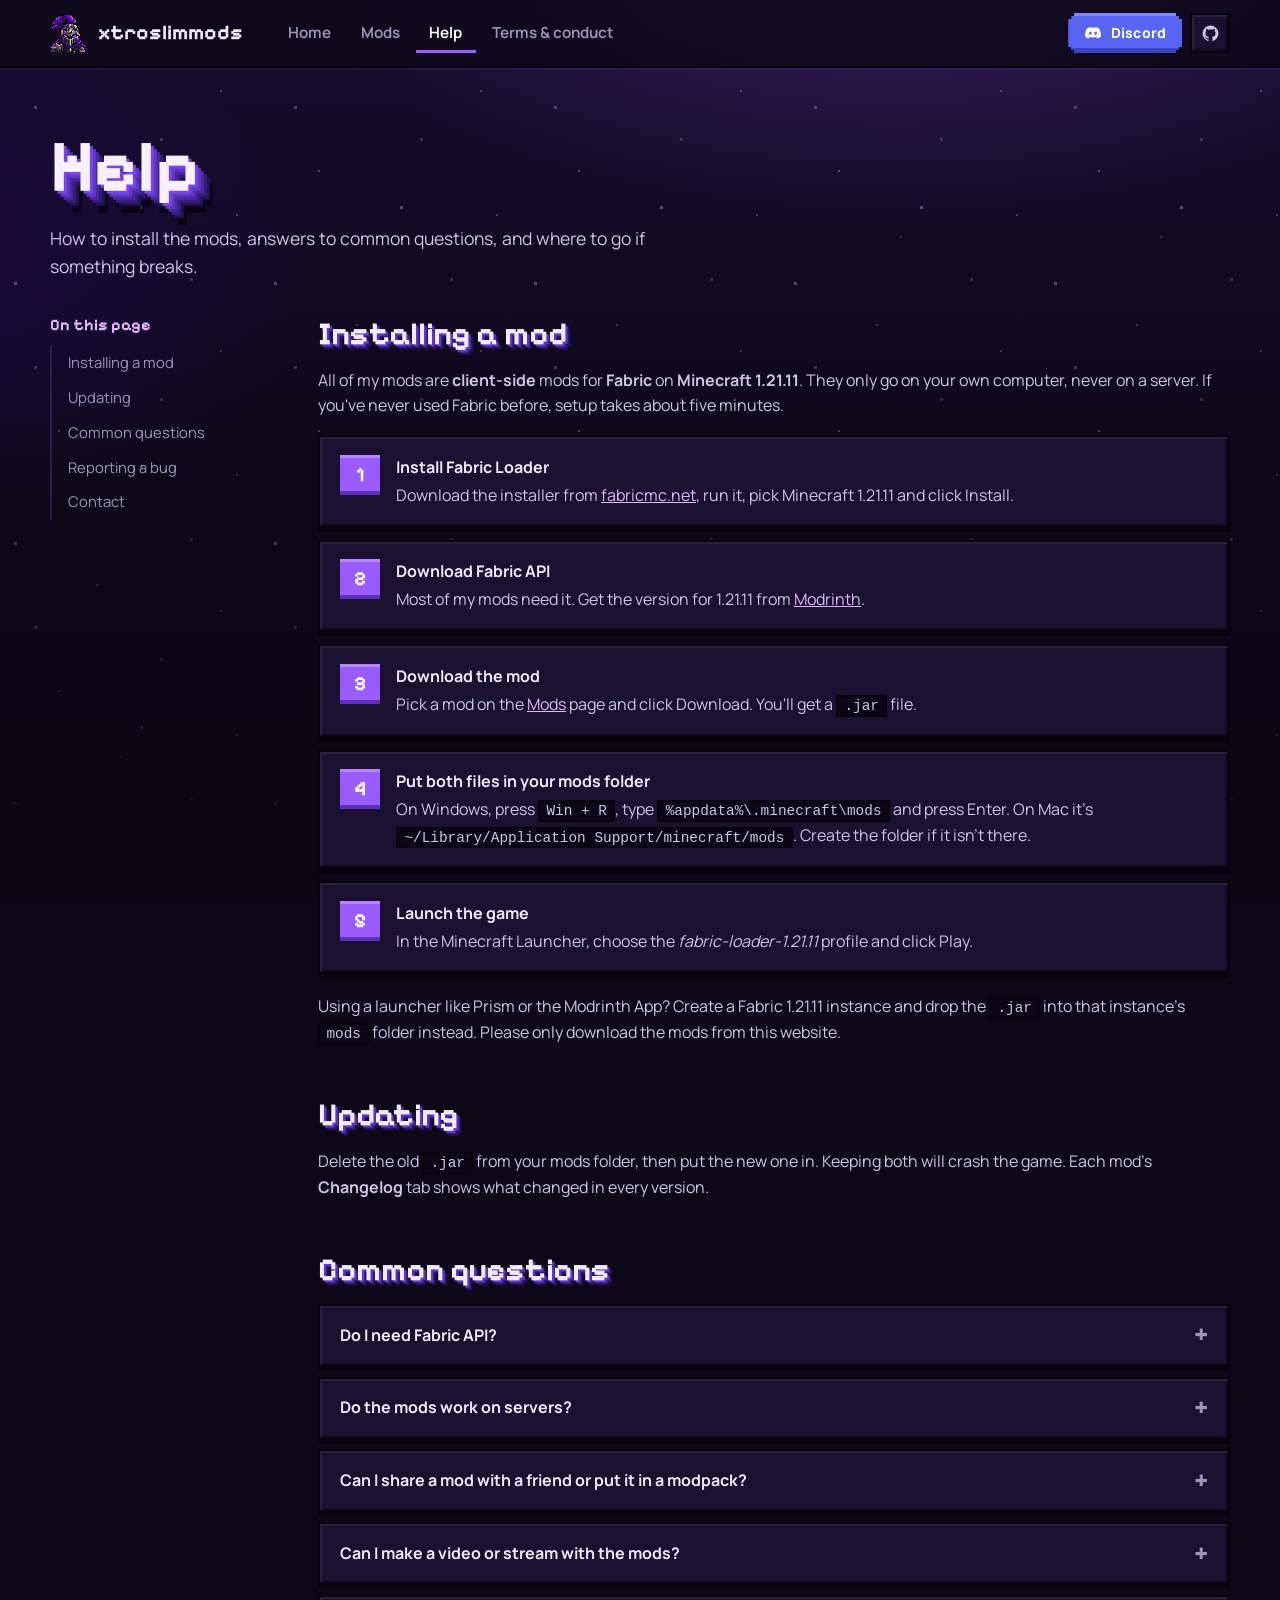
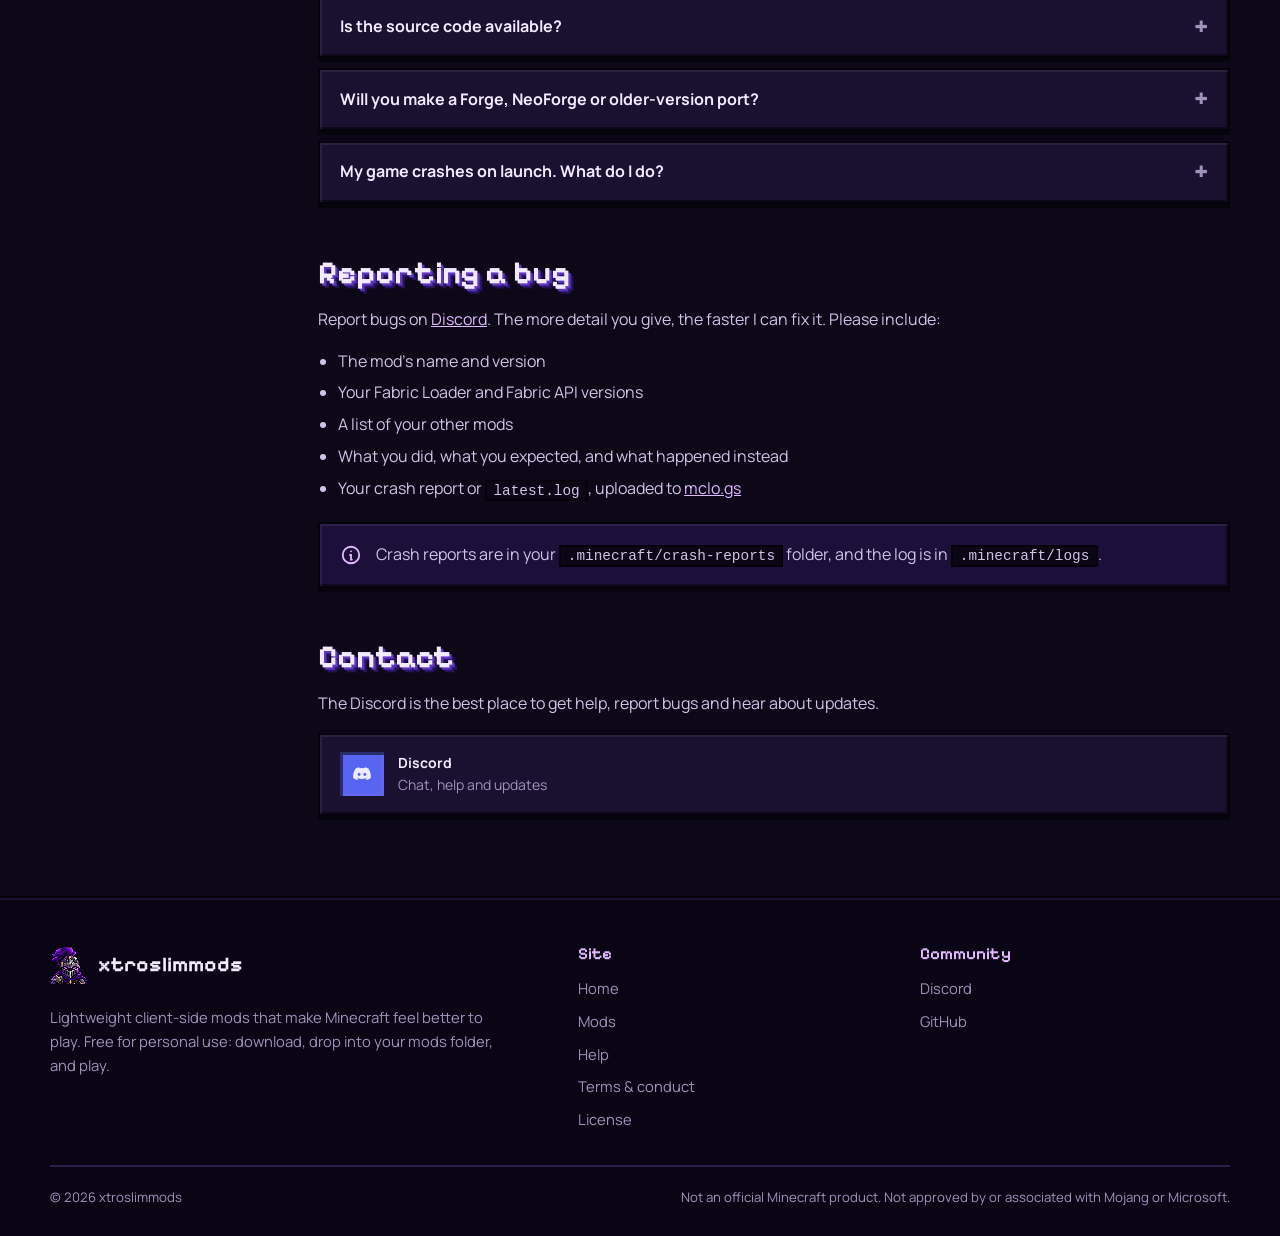
==== commit f4bc2190: "New look: hotbar home page, pixel panels and inventory tabs" ====
--- a/help.html
+++ b/help.html
@@ -11,7 +11,7 @@
   <link rel="preconnect" href="https://fonts.googleapis.com">
   <link rel="preconnect" href="https://fonts.gstatic.com" crossorigin>
   <link href="https://fonts.googleapis.com/css2?family=Manrope:wght@400;500;600;700;800&family=Pixelify+Sans:wght@500;600;700&display=swap" rel="stylesheet">
-  <link rel="stylesheet" href="style.css?v=9">
+  <link rel="stylesheet" href="style.css?v=14">
 </head>
 <body data-page="help">
   <div class="bg" aria-hidden="true"></div>
@@ -120,7 +120,8 @@
 
   <footer class="site-footer" id="site-footer"></footer>
 
-  <script src="mods.js?v=9"></script>
-  <script src="app.js?v=9"></script>
+  <script src="mods.js?v=14"></script>
+  <script src="app.js?v=14"></script>
+  <script type='module' src='https://static.cloudflareinsights.com/beacon.min.js' data-cf-beacon='{"token": "421a33e1ddfc40f89c7f3b62a082462c"}'></script>
 </body>
 </html>
--- a/style.css
+++ b/style.css
@@ -1,28 +1,41 @@
 /* =========================================================
-   Colours & type
+   xtroslimmods — pixel theme
+   Void-purple night, bevelled pixel panels, chunky buttons,
+   one enchantment glint on the knight, a hotbar of mods.
    ========================================================= */
 :root {
-  --bg: #08070d;
-  --bg-2: #0e0c16;
-  --card: #15131f;
-  --card-hover: #1b1828;
-  --raised: #211d30;
-  --border: rgba(255, 255, 255, 0.07);
-  --border-strong: rgba(255, 255, 255, 0.13);
-  --text: #f3f1f8;
-  --text-2: #c9c4d6;
-  --muted: #9690a8;
-  --purple: #9b5cff;
-  --purple-2: #c06bff;
-  --purple-soft: rgba(155, 92, 255, 0.14);
-  --gold: #e9b64c;
-  --green: #4ade80;
-  --grad: linear-gradient(135deg, #b86bff 0%, #8b5cf6 45%, #5b7cff 100%);
-
+  /* colour */
+  --void: #0d0818;
+  --void-2: #130b24;
+  --obsidian: #1a1030;
+  --obsidian-2: #21143d;
+  --edge: #05020b;
+  --line: #2c1f4a;
+  --text: #f1ebff;
+  --text-2: #cfc4e6;
+  --muted: #9f93bb;
+  --amethyst: #9a5cff;
+  --amethyst-hi: #b386ff;
+  --amethyst-lo: #5d2fbf;
+  --glint: #e2b8ff;
+  --gold: #ffb627;
+  --xp: #8cff3a;
+  --tip-top: #5000ff;
+  --tip-bottom: #28007f;
+
+  /* type */
   --font: "Manrope", system-ui, -apple-system, "Segoe UI", sans-serif;
   --pixel: "Pixelify Sans", "Manrope", system-ui, sans-serif;
-  --radius: 16px;
+
+  /* shapes */
   --nav-h: 68px;
+  --bevel: inset 2px 2px 0 rgba(255, 255, 255, .07), inset -2px -2px 0 rgba(0, 0, 0, .45);
+  --sunken: inset 3px 3px 0 rgba(0, 0, 0, .55), inset -3px -3px 0 rgba(160, 120, 255, .14);
+  --drop: 0 4px 0 rgba(0, 0, 0, .5);
+  --pixel-corners: polygon(0 6px, 3px 6px, 3px 3px, 6px 3px, 6px 0, calc(100% - 6px) 0, calc(100% - 6px) 3px, calc(100% - 3px) 3px, calc(100% - 3px) 6px, 100% 6px, 100% calc(100% - 6px), calc(100% - 3px) calc(100% - 6px), calc(100% - 3px) calc(100% - 3px), calc(100% - 6px) calc(100% - 3px), calc(100% - 6px) 100%, 6px 100%, 6px calc(100% - 3px), 3px calc(100% - 3px), 3px calc(100% - 6px), 0 calc(100% - 6px));
+  /* block extrusion under pixel titles */
+  --extrude: .04em .04em 0 #7a45e6, .08em .08em 0 #6136c4, .12em .12em 0 #4a299f, .16em .16em 0 #351d7a, .2em .2em 0 #231256, .24em .3em 0 rgba(0, 0, 0, .55);
+  --extrude-sm: .05em .05em 0 #6136c4, .1em .1em 0 #3f2390, .15em .15em 0 #231256;
   color-scheme: dark;
 }
 
@@ -35,7 +48,7 @@
   margin: 0;
   min-height: 100vh;
   display: flex; flex-direction: column;
-  background: var(--bg);
+  background: var(--void);
   color: var(--text);
   font: 400 1rem/1.6 var(--font);
   -webkit-font-smoothing: antialiased;
@@ -44,32 +57,32 @@
 img { max-width: 100%; display: block; }
 a { color: inherit; }
 button { font: inherit; }
-:focus-visible { outline: 2px solid var(--purple-2); outline-offset: 3px; border-radius: 8px; }
-::selection { background: rgba(155, 92, 255, .45); }
-h1, h2, h3 { letter-spacing: -0.025em; line-height: 1.15; }
+:focus-visible { outline: 3px solid var(--glint); outline-offset: 3px; }
+::selection { background: rgba(154, 92, 255, .5); }
+h1, h2, h3 { font-family: var(--pixel); font-weight: 700; letter-spacing: 0; line-height: 1.1; }
+[hidden] { display: none !important; }
 
 .wrap { width: min(100% - 2.5rem, 1180px); margin-inline: auto; }
 .narrow { width: min(100% - 2.5rem, 820px); margin-inline: auto; }
 .visually-hidden { position: absolute; width: 1px; height: 1px; overflow: hidden; clip: rect(0 0 0 0); white-space: nowrap; }
 .skip { position: absolute; left: -999px; top: 0; z-index: 100; }
-.skip:focus { left: 1rem; top: 1rem; background: var(--purple); color: #fff; padding: .5rem .8rem; border-radius: 8px; }
-
-/* background glow */
-.bg { position: fixed; inset: 0; z-index: -1; pointer-events: none; }
+.skip:focus { left: 1rem; top: 1rem; background: var(--amethyst); color: #fff; padding: .5rem .8rem; }
+
+/* night sky: purple fog from the top, square pixel stars */
+.bg { position: fixed; inset: 0; z-index: -1; pointer-events: none; background: linear-gradient(180deg, #170c2e 0%, var(--void) 55%, #0a0613 100%); }
 .bg::before {
   content: ""; position: absolute; inset: 0;
   background:
-    radial-gradient(55rem 38rem at 78% -8%, rgba(155, 92, 255, .22), transparent 60%),
-    radial-gradient(45rem 30rem at 0% 10%, rgba(91, 124, 255, .10), transparent 60%);
+    radial-gradient(60rem 30rem at 70% -10%, rgba(154, 92, 255, .28), transparent 65%),
+    radial-gradient(40rem 26rem at -5% 30%, rgba(80, 0, 255, .12), transparent 60%);
 }
 .bg::after {
   content: ""; position: absolute; inset: 0;
-  background-image:
-    linear-gradient(rgba(255,255,255,.03) 1px, transparent 1px),
-    linear-gradient(90deg, rgba(255,255,255,.03) 1px, transparent 1px);
-  background-size: 48px 48px;
-  mask-image: radial-gradient(ellipse 80% 60% at 60% 0%, #000, transparent 75%);
-  -webkit-mask-image: radial-gradient(ellipse 80% 60% at 60% 0%, #000, transparent 75%);
+  background-size: 260px 260px;
+  image-rendering: pixelated;
+  background-image: url("data:image/svg+xml,%3Csvg xmlns='http://www.w3.org/2000/svg' width='260' height='260' shape-rendering='crispEdges'%3E%3Cg fill='%23ffffff'%3E%3Crect x='14' y='22' width='3' height='3' opacity='.35'/%3E%3Crect x='96' y='64' width='2' height='2' opacity='.25'/%3E%3Crect x='190' y='18' width='3' height='3' opacity='.2'/%3E%3Crect x='58' y='170' width='2' height='2' opacity='.3'/%3E%3Crect x='160' y='138' width='3' height='3' opacity='.18'/%3E%3Crect x='236' y='214' width='2' height='2' opacity='.25'/%3E%3Crect x='120' y='236' width='2' height='2' opacity='.2'/%3E%3C/g%3E%3Crect x='140' y='206' width='3' height='3' fill='%23c9a0ff' opacity='.5'/%3E%3Crect x='34' y='106' width='3' height='3' fill='%23c9a0ff' opacity='.35'/%3E%3Crect x='220' y='90' width='2' height='2' fill='%23ffb627' opacity='.35'/%3E%3C/svg%3E");
+  mask-image: linear-gradient(180deg, #000 0%, rgba(0, 0, 0, .5) 70%, transparent 100%);
+  -webkit-mask-image: linear-gradient(180deg, #000 0%, rgba(0, 0, 0, .5) 70%, transparent 100%);
 }
 
 /* =========================================================
@@ -78,310 +91,325 @@
 .site-header {
   position: sticky; top: 0; z-index: 50;
   height: var(--nav-h);
-  background: rgba(8, 7, 13, .72);
-  backdrop-filter: blur(16px) saturate(150%);
-  -webkit-backdrop-filter: blur(16px) saturate(150%);
-  border-bottom: 1px solid var(--border);
+  background: rgba(13, 8, 24, .82);
+  backdrop-filter: blur(12px);
+  -webkit-backdrop-filter: blur(12px);
+  border-bottom: 2px solid var(--edge);
+  box-shadow: 0 2px 0 rgba(154, 92, 255, .12);
 }
 .nav { height: 100%; display: flex; align-items: center; gap: 2rem; }
-.brand { display: inline-flex; align-items: center; gap: .65rem; text-decoration: none; font-weight: 750; font-size: 1.05rem; letter-spacing: -.01em; }
-.brand img { width: 36px; height: 36px; image-rendering: pixelated; filter: drop-shadow(0 0 10px rgba(155, 92, 255, .45)); }
-
-.nav-tabs { display: flex; gap: .25rem; margin: 0; padding: 0; list-style: none; }
+.brand { display: inline-flex; align-items: center; gap: .6rem; text-decoration: none; font: 700 1.3rem/1 var(--pixel); }
+.brand img { width: 38px; height: 38px; image-rendering: pixelated; }
+
+.nav-tabs { display: flex; gap: .15rem; margin: 0; padding: 0; list-style: none; }
 .nav-tabs a {
-  display: block; padding: .5rem .9rem; border-radius: 10px;
-  color: var(--muted); text-decoration: none; font-weight: 550; font-size: .935rem;
-  transition: color .15s, background .15s;
-}
-.nav-tabs a:hover { color: var(--text); background: rgba(255,255,255,.05); }
-.nav-tabs a[aria-current="page"] { color: var(--text); background: var(--purple-soft); box-shadow: inset 0 0 0 1px rgba(155, 92, 255, .3); }
+  display: block; padding: .5rem .85rem;
+  color: var(--muted); text-decoration: none; font-weight: 650; font-size: .95rem;
+  box-shadow: inset 0 0 0 transparent;
+  transition: color .12s, box-shadow .12s;
+}
+.nav-tabs a:hover { color: var(--text); box-shadow: inset 0 -3px 0 var(--line); }
+.nav-tabs a[aria-current="page"] { color: #fff; box-shadow: inset 0 -3px 0 var(--amethyst); }
 
 .nav-right { margin-left: auto; display: flex; align-items: center; gap: .5rem; }
 .icon-btn {
-  display: inline-grid; place-items: center; width: 40px; height: 40px; border-radius: 10px;
-  color: var(--muted); border: 1px solid var(--border-strong); background: rgba(255,255,255,.03);
-  text-decoration: none; transition: color .15s, background .15s, border-color .15s;
-}
-.icon-btn:hover { color: var(--text); background: rgba(255,255,255,.07); }
+  display: inline-grid; place-items: center; width: 40px; height: 40px;
+  color: var(--text-2); background: var(--obsidian); border: 2px solid var(--edge);
+  box-shadow: var(--bevel); text-decoration: none; cursor: pointer;
+}
+.icon-btn:hover { color: #fff; background: var(--obsidian-2); }
 .icon-btn svg { width: 19px; height: 19px; }
-.menu-btn { display: none; cursor: pointer; }
-
-/* =========================================================
-   Buttons, pills, tags
+.menu-btn { display: none; }
+
+/* =========================================================
+   Buttons & tags
    ========================================================= */
 .btn {
   display: inline-flex; align-items: center; justify-content: center; gap: .55rem;
-  height: 46px; padding: 0 1.3rem; border-radius: 12px;
-  font: 650 .95rem/1 var(--font); text-decoration: none; white-space: nowrap; cursor: pointer;
-  border: 1px solid transparent;
-  transition: transform .15s ease, box-shadow .2s ease, background .2s ease, border-color .2s ease;
+  height: 48px; padding: 0 1.35rem;
+  border: 0; clip-path: var(--pixel-corners);
+  font: 800 .95rem/1 var(--font); letter-spacing: .01em;
+  text-decoration: none; white-space: nowrap; cursor: pointer; color: #fff;
+  transition: filter .12s, transform .06s;
 }
 .btn svg { width: 18px; height: 18px; flex: none; }
-.btn-primary { color: #fff; background: var(--grad); box-shadow: 0 10px 30px -10px rgba(155, 92, 255, .8), inset 0 1px 0 rgba(255,255,255,.25); }
-.btn-primary:hover { transform: translateY(-1px); box-shadow: 0 14px 36px -10px rgba(155, 92, 255, 1), inset 0 1px 0 rgba(255,255,255,.25); }
-.btn-ghost { color: var(--text); background: rgba(255,255,255,.04); border-color: var(--border-strong); }
-.btn-ghost:hover { background: rgba(255,255,255,.08); }
-.btn-discord { color: #fff; background: #5865f2; box-shadow: 0 10px 30px -12px rgba(88, 101, 242, .9); }
-.btn-discord:hover { background: #6773f4; transform: translateY(-1px); }
-.btn-sm { height: 38px; padding: 0 .95rem; font-size: .875rem; border-radius: 10px; }
-.btn-lg { height: 52px; padding: 0 1.6rem; font-size: 1rem; }
-
-.pill {
-  display: inline-flex; align-items: center; gap: .55rem;
-  font-size: .85rem; font-weight: 550; color: var(--text-2);
-  padding: .4rem .9rem; border-radius: 999px;
-  background: rgba(255,255,255,.04); border: 1px solid var(--border-strong);
-}
-.dot { width: 8px; height: 8px; border-radius: 50%; background: var(--green); box-shadow: 0 0 10px var(--green); }
+.btn-primary { background: var(--amethyst); box-shadow: inset 0 3px 0 var(--amethyst-hi), inset 0 -5px 0 var(--amethyst-lo); }
+.btn-discord { background: #5865f2; box-shadow: inset 0 3px 0 #7d88f6, inset 0 -5px 0 #3a45c4; }
+.btn-ghost { background: var(--obsidian-2); box-shadow: inset 0 3px 0 #33245a, inset 0 -5px 0 #0e0820; }
+.btn:hover { filter: brightness(1.12); }
+.btn:active { transform: translateY(2px); }
+.btn-primary:active { box-shadow: inset 0 3px 0 var(--amethyst-hi), inset 0 -2px 0 var(--amethyst-lo); }
+.btn-sm { height: 40px; padding: 0 1rem; font-size: .875rem; }
+.btn-lg { height: 54px; padding: 0 1.65rem; font-size: 1rem; }
 
 .tags { display: flex; flex-wrap: wrap; gap: .4rem; margin: 0; padding: 0; list-style: none; }
 .tag {
   display: inline-flex; align-items: center; gap: .35rem;
-  font-size: .8rem; font-weight: 550; color: var(--text-2);
-  padding: .22rem .65rem; border-radius: 999px;
-  background: rgba(255,255,255,.05); border: 1px solid var(--border-strong);
+  font-size: .8rem; font-weight: 650; color: var(--text-2);
+  padding: .2rem .55rem;
+  background: rgba(255, 255, 255, .04); border: 2px solid var(--line);
 }
 .tag svg { width: 13px; height: 13px; opacity: .85; }
-.tag-loader { color: #ffc98a; background: rgba(233, 140, 60, .1); border-color: rgba(233, 140, 60, .35); }
-.tag-version { color: #9ff0b8; background: rgba(74, 222, 128, .08); border-color: rgba(74, 222, 128, .3); }
-
-/* =========================================================
-   Section helpers
-   ========================================================= */
-.section { padding: clamp(4rem, 9vw, 6.5rem) 0; }
-.section-head { max-width: 40rem; margin-bottom: 2.5rem; }
-.section-head.center { text-align: center; margin-inline: auto; }
-.section-head h2 { font-size: clamp(1.8rem, 4vw, 2.5rem); font-weight: 800; margin: 0; }
-.section-head p { color: var(--muted); font-size: 1.1rem; margin: .8rem 0 0; }
-.kicker { display: block; color: var(--purple-2); font-weight: 650; font-size: .95rem; margin-bottom: .6rem; letter-spacing: 0; }
-.row-between { display: flex; align-items: end; justify-content: space-between; gap: 1rem; flex-wrap: wrap; margin-bottom: 2rem; }
-.row-between .section-head { margin-bottom: 0; }
-.link-arrow { display: inline-flex; align-items: center; gap: .4rem; color: var(--purple-2); font-weight: 600; text-decoration: none; }
-.link-arrow:hover { text-decoration: underline; text-underline-offset: .2em; }
-.link-arrow svg { width: 16px; height: 16px; }
-
-.grad-text { background: linear-gradient(120deg, #fff 20%, #d7b8ff 60%, #9fb0ff 100%); -webkit-background-clip: text; background-clip: text; color: transparent; }
-
-/* =========================================================
-   Welcome page
-   ========================================================= */
-.hero { display: grid; grid-template-columns: 1.15fr .85fr; gap: 3rem; align-items: center; padding: clamp(3.5rem, 9vw, 6.5rem) 0 clamp(3rem, 7vw, 5rem); }
-.hero h1 { font-size: clamp(2.6rem, 6.4vw, 4.6rem); font-weight: 850; line-height: 1.02; letter-spacing: -.045em; margin: 1.4rem 0 0; }
-.hero .lead { color: var(--muted); font-size: clamp(1.05rem, 1.8vw, 1.22rem); max-width: 34rem; margin: 1.4rem 0 0; }
-.hero-actions { display: flex; flex-wrap: wrap; gap: .75rem; margin-top: 2.25rem; }
-.hero-art { position: relative; display: grid; place-items: center; }
+.tag-loader { color: #ffd59a; border-color: #5a3a1c; background: rgba(255, 182, 39, .07); }
+.tag-version { color: #c6ff9e; border-color: #2f5418; background: rgba(140, 255, 58, .06); }
+
+/* =========================================================
+   Pixel titles
+   ========================================================= */
+.title {
+  margin: 0;
+  font-family: var(--pixel); font-weight: 700; line-height: .95;
+  color: #f6f0ff;
+  text-shadow: var(--extrude);
+}
+
+/* =========================================================
+   Welcome page: one screen, no scrolling
+   ========================================================= */
+body.welcome { height: 100vh; height: 100dvh; overflow: hidden; }
+.welcome main { display: flex; flex-direction: column; min-height: 0; }
+
+.hero {
+  flex: 1; min-height: 0;
+  display: grid; grid-template-columns: minmax(0, 1.25fr) minmax(0, .75fr);
+  align-items: center; gap: clamp(1rem, 3vw, 3rem);
+  padding: clamp(.75rem, 3vh, 2rem) 0 0;
+}
+.hero-tags { margin-bottom: clamp(1rem, 3vh, 1.75rem); }
+.hero .title { font-size: clamp(2.6rem, min(7vw, 12.5vh), 7rem); white-space: nowrap; }
+.hero .lead {
+  max-width: 34rem; margin: clamp(1.1rem, 3.4vh, 2rem) 0 0;
+  color: var(--text-2); font-size: clamp(1rem, 1.6vw, 1.18rem);
+}
+.hero-actions { display: flex; flex-wrap: wrap; gap: .75rem; margin-top: clamp(1.1rem, 3.6vh, 2.2rem); }
+
+/* the knight + enchantment glint */
+.hero-art { position: relative; display: grid; place-items: center; min-height: 0; height: 100%; }
 .hero-art::before {
-  content: ""; position: absolute; width: 85%; aspect-ratio: 1; border-radius: 50%;
-  background: radial-gradient(circle, rgba(155, 92, 255, .45), rgba(155, 92, 255, 0) 65%);
-  filter: blur(10px);
-}
-.hero-art .ring {
-  position: relative; width: min(100%, 420px); aspect-ratio: 1; border-radius: 32px;
-  background: linear-gradient(160deg, rgba(255,255,255,.07), rgba(255,255,255,.015));
-  border: 1px solid var(--border-strong);
-  display: grid; place-items: center;
-  box-shadow: 0 40px 80px -30px rgba(0,0,0,.8), inset 0 1px 0 rgba(255,255,255,.08);
-  transform: rotate(-2deg);
-}
-.hero-art img { width: 82%; image-rendering: pixelated; filter: drop-shadow(0 18px 30px rgba(0,0,0,.6)); }
-.hero-art .badge {
-  position: absolute; display: flex; align-items: center; gap: .6rem;
-  background: rgba(21, 19, 31, .9); border: 1px solid var(--border-strong); border-radius: 14px;
-  padding: .65rem .9rem; font-size: .85rem; font-weight: 600;
-  box-shadow: 0 16px 40px -12px rgba(0,0,0,.7);
-  backdrop-filter: blur(10px);
-}
-.hero-art .badge small { display: block; color: var(--muted); font-weight: 500; font-size: .75rem; }
-.hero-art .badge .b-icon { width: 34px; height: 34px; border-radius: 9px; display: grid; place-items: center; background: var(--purple-soft); color: var(--purple-2); }
-.hero-art .badge .b-icon svg { width: 18px; height: 18px; }
-.hero-art .badge.one { left: -4%; bottom: 14%; }
-.hero-art .badge.two { right: -2%; top: 10%; }
-
-.stats { display: grid; grid-template-columns: repeat(4, 1fr); border: 1px solid var(--border); border-radius: var(--radius); background: rgba(21, 19, 31, .6); overflow: hidden; }
-.stat { padding: 1.5rem 1.6rem; }
-.stat + .stat { border-left: 1px solid var(--border); }
-.stat strong { display: block; font-size: 1.75rem; font-weight: 800; letter-spacing: -.03em; }
-.stat span { color: var(--muted); font-size: .9rem; }
-
-.features { display: grid; grid-template-columns: repeat(3, 1fr); gap: 1rem; }
-.feature { padding: 1.75rem; border-radius: var(--radius); background: var(--card); border: 1px solid var(--border); }
-.feature .f-icon { width: 46px; height: 46px; border-radius: 12px; display: grid; place-items: center; background: var(--purple-soft); color: var(--purple-2); border: 1px solid rgba(155, 92, 255, .25); }
-.feature .f-icon svg { width: 22px; height: 22px; }
-.feature h3 { font-size: 1.15rem; font-weight: 700; margin: 1.2rem 0 .4rem; }
-.feature p { color: var(--muted); margin: 0; }
-
-.steps { display: grid; grid-template-columns: repeat(3, 1fr); gap: 1rem; counter-reset: step; list-style: none; margin: 0; padding: 0; }
-.steps li { position: relative; padding: 1.75rem; border-radius: var(--radius); background: var(--card); border: 1px solid var(--border); counter-increment: step; }
-.steps li::before {
-  content: counter(step); display: grid; place-items: center; width: 36px; height: 36px; border-radius: 10px;
-  background: var(--grad); color: #fff; font-weight: 800; margin-bottom: 1.1rem;
-}
-.steps h3 { font-size: 1.1rem; margin: 0 0 .4rem; }
-.steps p { color: var(--muted); margin: 0; }
-.steps a { color: var(--purple-2); }
-
-.cta {
-  position: relative; overflow: hidden;
-  display: grid; grid-template-columns: 1fr auto; gap: 2rem; align-items: center;
-  padding: clamp(2rem, 5vw, 3.25rem);
-  border-radius: 24px;
-  background: linear-gradient(135deg, rgba(88, 101, 242, .22), rgba(155, 92, 255, .18));
-  border: 1px solid rgba(155, 92, 255, .3);
-}
-.cta::after { content: ""; position: absolute; right: -80px; top: -120px; width: 360px; height: 360px; border-radius: 50%; background: radial-gradient(circle, rgba(155, 92, 255, .35), transparent 65%); pointer-events: none; }
-.cta h2 { font-size: clamp(1.6rem, 3.5vw, 2.2rem); font-weight: 800; margin: 0; }
-.cta p { color: var(--text-2); margin: .6rem 0 0; max-width: 36rem; }
-.cta .btn { position: relative; z-index: 1; }
-
-/* =========================================================
-   Page header (inner pages)
-   ========================================================= */
-.page-head { padding: clamp(2.75rem, 6vw, 4rem) 0 2rem; }
-.page-head h1 { font-size: clamp(2.1rem, 5vw, 3rem); font-weight: 850; margin: 0; }
-.page-head p { color: var(--muted); font-size: 1.1rem; margin: .7rem 0 0; max-width: 42rem; }
-
-/* =========================================================
-   Mod cards (list)
-   ========================================================= */
-.toolbar { display: flex; flex-wrap: wrap; gap: .75rem; align-items: center; margin-bottom: 1.25rem; }
+  content: ""; position: absolute; width: 90%; aspect-ratio: 1; border-radius: 50%;
+  background: radial-gradient(circle, rgba(154, 92, 255, .38), rgba(80, 0, 255, .1) 45%, transparent 68%);
+}
+.knight { position: relative; width: min(100%, 460px, 54vh); aspect-ratio: 1; }
+.knight img { width: 100%; height: 100%; image-rendering: pixelated; filter: drop-shadow(0 .6rem 0 rgba(0, 0, 0, .45)); }
+.knight::after {
+  /* pixel shadow on the ground */
+  content: ""; position: absolute; left: 22%; right: 22%; bottom: -4%; height: 5%;
+  background: rgba(0, 0, 0, .45); clip-path: polygon(8% 0, 92% 0, 92% 30%, 100% 30%, 100% 70%, 92% 70%, 92% 100%, 8% 100%, 8% 70%, 0 70%, 0 30%, 8% 30%);
+  z-index: -1;
+}
+.glint {
+  position: absolute; inset: 0; pointer-events: none;
+  -webkit-mask: var(--mask) center / contain no-repeat; mask: var(--mask) center / contain no-repeat;
+  background: linear-gradient(115deg, transparent 0 38%, rgba(190, 120, 255, .55) 45%, rgba(255, 225, 255, .85) 50%, rgba(190, 120, 255, .55) 55%, transparent 62% 100%);
+  background-size: 320% 100%;
+  mix-blend-mode: screen;
+  animation: glint 4.2s linear infinite;
+}
+@keyframes glint { from { background-position: 120% 0; } to { background-position: -20% 0; } }
+
+/* hotbar of mods */
+.hotbar-zone { flex: none; display: flex; flex-direction: column; align-items: center; padding: clamp(.5rem, 2vh, 1.25rem) 1rem 0; }
+.held { min-height: 3.1rem; text-align: center; margin-bottom: .55rem; }
+.held strong { display: block; font: 700 clamp(1.15rem, 2.6vh, 1.45rem)/1.1 var(--pixel); color: #fff; text-shadow: .1em .1em 0 #2a1650; }
+.held span { display: block; color: var(--muted); font-size: .85rem; margin-top: .2rem; max-width: 38rem; }
+
+.hotbar {
+  --s: clamp(36px, min(6.2vw, 8vh), 66px);
+  display: grid; grid-template-columns: repeat(9, var(--s));
+  margin: 0; padding: 4px; list-style: none;
+  background: rgba(10, 5, 20, .82);
+  border: 3px solid var(--edge);
+  box-shadow: inset 0 0 0 2px #3a2a5e, var(--drop);
+}
+.hotbar li { position: relative; width: var(--s); height: var(--s); }
+.hotbar li + li { box-shadow: inset 2px 0 0 #3a2a5e; }
+.slot {
+  position: relative; display: block; width: 100%; height: 100%; padding: 14%;
+  outline: none;
+}
+.slot img { width: 100%; height: 100%; object-fit: contain; image-rendering: pixelated; position: relative; }
+.slot .glint { inset: 14%; animation-duration: 2.4s; display: none; }
+.slot::after {
+  /* selected frame */
+  content: ""; position: absolute; inset: -6px; z-index: 2; pointer-events: none;
+  border: 4px solid transparent;
+}
+.slot.selected::after { border-color: #f4eeff; box-shadow: 0 0 0 2px var(--edge), inset 0 0 0 2px var(--edge); }
+.slot.selected .glint { display: block; }
+.slot:focus-visible::after { border-color: var(--glint); }
+.slot .key { position: absolute; left: 4px; top: 2px; font: 600 .7rem/1 var(--pixel); color: rgba(255, 255, 255, .35); }
+
+.welcome-foot { flex: none; margin: 0; padding: .7rem 0 .9rem; color: var(--muted); font-size: .75rem; text-align: center; opacity: .75; }
+
+/* =========================================================
+   Inner pages
+   ========================================================= */
+.page-head { padding: clamp(2.5rem, 6vw, 4rem) 0 2.25rem; }
+.page-head h1 { font-size: clamp(2.8rem, 7vw, 4.6rem); margin: 0; color: #f6f0ff; text-shadow: var(--extrude); line-height: .95; }
+.page-head p { color: var(--text-2); font-size: 1.1rem; margin: 1.4rem 0 0; max-width: 40rem; }
+
+/* bevelled panel look, shared */
+.mod-card, .panel, .steps-v li, .faq details, .contact-card, .callout, .mod-header, .empty {
+  background: var(--obsidian);
+  border: 2px solid var(--edge);
+  box-shadow: var(--bevel), var(--drop);
+}
+
+/* toolbar */
+.toolbar { display: flex; flex-wrap: wrap; gap: .75rem; align-items: center; margin-bottom: 1rem; }
 .search { position: relative; flex: 1 1 280px; }
 .search svg { position: absolute; left: .95rem; top: 50%; width: 16px; height: 16px; transform: translateY(-50%); color: var(--muted); pointer-events: none; }
 .search input, .select {
-  width: 100%; height: 44px;
-  font: inherit; font-size: .935rem; color: inherit;
-  background: var(--card); border: 1px solid var(--border-strong); border-radius: 12px;
-  padding: 0 1rem 0 2.6rem;
-  transition: border-color .2s, box-shadow .2s;
-}
-.select { width: auto; padding: 0 2.2rem 0 1rem; appearance: none; -webkit-appearance: none; cursor: pointer;
-  background-image: url("data:image/svg+xml,%3Csvg xmlns='http://www.w3.org/2000/svg' viewBox='0 0 16 16'%3E%3Cpath d='m4 6 4 4 4-4' fill='none' stroke='%239690a8' stroke-width='1.8' stroke-linecap='round'/%3E%3C/svg%3E");
-  background-repeat: no-repeat; background-position: right .8rem center; background-size: 15px; }
+  width: 100%; height: 46px;
+  font: inherit; font-size: .95rem; color: inherit;
+  background: #0b0616; border: 2px solid var(--edge); box-shadow: var(--sunken);
+  padding: 0 1rem 0 2.6rem; border-radius: 0;
+}
+.select { width: auto; padding: 0 2.3rem 0 1rem; appearance: none; -webkit-appearance: none; cursor: pointer;
+  background-image: url("data:image/svg+xml,%3Csvg xmlns='http://www.w3.org/2000/svg' viewBox='0 0 16 16' shape-rendering='crispEdges'%3E%3Cpath d='M3 5h2v2h2v2h2V7h2V5h2v2h-2v2H9v2H7V9H5V7H3z' fill='%239f93bb'/%3E%3C/svg%3E");
+  background-repeat: no-repeat; background-position: right .8rem center; background-size: 14px; }
 .search input::placeholder { color: var(--muted); }
-.search input:focus, .select:focus { outline: none; border-color: rgba(155, 92, 255, .7); box-shadow: 0 0 0 4px rgba(155, 92, 255, .16); }
-
-.chips { display: flex; flex-wrap: wrap; gap: .4rem; margin-bottom: 1.5rem; }
+.search input:focus, .select:focus { outline: none; border-color: var(--amethyst); }
+
+.chips { display: flex; flex-wrap: wrap; gap: .4rem; margin-bottom: 1.4rem; }
 .chip {
-  font-size: .85rem; font-weight: 550; color: var(--muted);
-  background: transparent; border: 1px solid var(--border-strong); border-radius: 999px;
-  padding: .35rem .85rem; cursor: pointer; transition: color .15s, background .15s, border-color .15s;
+  font-size: .85rem; font-weight: 700; color: var(--muted);
+  background: var(--obsidian); border: 2px solid var(--edge); box-shadow: var(--bevel);
+  padding: .35rem .85rem; cursor: pointer;
 }
 .chip:hover { color: var(--text); }
-.chip[aria-pressed="true"] { color: #fff; background: var(--purple-soft); border-color: rgba(155, 92, 255, .55); }
-.result-count { color: var(--muted); font-size: .9rem; margin: 0 0 .9rem; }
-
-.mod-list { display: grid; gap: .75rem; }
+.chip[aria-pressed="true"] { color: #fff; background: var(--amethyst-lo); box-shadow: inset 0 2px 0 var(--amethyst), inset 0 -3px 0 #3d1d85; }
+.result-count { color: var(--muted); font-size: .9rem; margin: 0 0 .8rem; }
+
+/* mod cards (list) */
+.mod-list { display: grid; gap: .9rem; }
 .mod-card {
   position: relative;
-  display: grid; grid-template-columns: 96px minmax(0, 1fr) auto; gap: 1.25rem; align-items: start;
-  padding: 1.1rem 1.25rem;
-  background: var(--card); border: 1px solid var(--border); border-radius: var(--radius);
-  transition: background .2s, border-color .2s, transform .2s;
-}
-.mod-card:hover { background: var(--card-hover); border-color: rgba(155, 92, 255, .35); }
-.mod-card:has(.mod-link:focus-visible) { outline: 2px solid var(--purple-2); outline-offset: 3px; }
+  display: grid; grid-template-columns: 104px minmax(0, 1fr) auto; gap: 1.35rem; align-items: center;
+  padding: 1rem 1.25rem 1rem 1rem;
+}
+.mod-card:hover { background: var(--obsidian-2); border-image: linear-gradient(var(--tip-top), var(--tip-bottom)) 1; }
+.mod-card:has(.mod-link:focus-visible) { outline: 3px solid var(--glint); outline-offset: 3px; }
 .mod-link { text-decoration: none; }
 .mod-link:focus-visible { outline: none; }
-.mod-link::after { content: ""; position: absolute; inset: 0; border-radius: inherit; }
-
+.mod-link::after { content: ""; position: absolute; inset: 0; }
+
+/* item slot */
 .mod-icon {
-  width: 96px; height: 96px; border-radius: 18px;
+  width: 104px; height: 104px; padding: 8px;
   display: grid; place-items: center;
-  background: var(--raised); border: 1px solid var(--border-strong);
-  overflow: hidden;
-}
-.mod-icon img { width: 74%; height: 74%; object-fit: contain; image-rendering: pixelated; }
-.mod-icon .initials { font-weight: 850; font-size: 1.8rem; background: var(--grad); -webkit-background-clip: text; background-clip: text; color: transparent; }
+  background: #0b0616; box-shadow: var(--sunken);
+}
+.mod-icon img { width: 100%; height: 100%; object-fit: cover; }
+.mod-icon .initials { font: 700 2rem/1 var(--pixel); color: var(--glint); }
 
 .mod-title { display: flex; align-items: baseline; flex-wrap: wrap; gap: .1rem .6rem; }
-.mod-title h2, .mod-title h3 { margin: 0; font-size: 1.4rem; font-weight: 800; letter-spacing: -.02em; }
-.mod-title .by { color: var(--muted); font-size: .95rem; }
-.mod-title .by b { color: var(--text-2); font-weight: 550; }
-.mod-card .summary { color: var(--text-2); margin: .3rem 0 .8rem; font-size: .975rem; max-width: 60ch; }
-
-.mod-stats { display: flex; flex-direction: column; align-items: flex-end; gap: .55rem; text-align: right; min-width: 9.5rem; }
+.mod-title h2, .mod-title h3 { margin: 0; font-size: 1.6rem; }
+.mod-title .by { color: var(--muted); font-size: .9rem; }
+.mod-title .by b { color: var(--gold); font-weight: 650; }
+.mod-card .summary { color: var(--text-2); margin: .35rem 0 .8rem; font-size: .975rem; max-width: 62ch; }
+
+.mod-stats { display: flex; flex-direction: column; align-items: flex-end; gap: .45rem; text-align: right; min-width: 8.5rem; }
 .mod-stats .stat-line { display: inline-flex; align-items: center; gap: .45rem; color: var(--muted); font-size: .9rem; white-space: nowrap; }
-.mod-stats .stat-line b { color: var(--text); font-size: 1.05rem; font-weight: 700; }
-.mod-stats svg { width: 17px; height: 17px; }
-.mod-stats .btn { position: relative; z-index: 1; margin-top: .2rem; }
-
-.empty { text-align: center; color: var(--muted); padding: 3rem 1rem; border: 1px dashed var(--border-strong); border-radius: var(--radius); }
-.text-btn { color: var(--purple-2); background: none; border: 0; padding: 0; text-decoration: underline; cursor: pointer; }
-
-/* =========================================================
-   Mod detail page
-   ========================================================= */
-.crumbs { display: flex; align-items: center; gap: .5rem; color: var(--muted); font-size: .9rem; padding-top: 2rem; }
+.mod-stats .stat-line b { color: var(--text); font-weight: 750; }
+.mod-stats .ver b { font-family: var(--pixel); font-size: 1.15rem; color: var(--xp); font-weight: 600; text-shadow: .08em .08em 0 #1f3a0c; }
+.mod-stats svg { width: 16px; height: 16px; }
+
+.empty { text-align: center; color: var(--muted); padding: 3rem 1rem; }
+.text-btn { color: var(--glint); background: none; border: 0; padding: 0; text-decoration: underline; cursor: pointer; }
+
+/* =========================================================
+   Mod page
+   ========================================================= */
+.crumbs { display: flex; align-items: center; gap: .5rem; color: var(--muted); font-size: .9rem; padding-top: 1.75rem; }
 .crumbs a { color: var(--muted); text-decoration: none; }
 .crumbs a:hover { color: var(--text); }
 .crumbs svg { width: 14px; height: 14px; }
 
 .mod-header {
-  position: relative; overflow: hidden;
+  position: relative; overflow: hidden; isolation: isolate;
   display: grid; grid-template-columns: auto minmax(0, 1fr) auto; gap: 1.75rem; align-items: center;
-  margin-top: 1rem; padding: clamp(1.4rem, 3.5vw, 2rem);
-  background: var(--card); border: 1px solid var(--border); border-radius: 22px;
-}
-.mod-header::before { content: ""; position: absolute; left: -140px; top: -180px; width: 420px; height: 420px; background: radial-gradient(circle, rgba(155, 92, 255, .28), transparent 65%); pointer-events: none; }
-.mod-header .mod-icon { width: 120px; height: 120px; border-radius: 24px; position: relative; box-shadow: 0 18px 40px -16px rgba(155, 92, 255, .7); }
-.mod-header h1 { font-size: clamp(1.9rem, 4.5vw, 2.6rem); font-weight: 850; margin: 0; }
-.mod-header .summary { color: var(--text-2); font-size: 1.08rem; margin: .45rem 0 .9rem; max-width: 56ch; }
-.mod-header .head-actions { display: flex; flex-direction: column; align-items: stretch; gap: .5rem; position: relative; }
-.mod-header .head-stats { display: flex; gap: 1.1rem; justify-content: center; color: var(--muted); font-size: .85rem; margin-top: .25rem; }
-.mod-header .head-stats span { display: inline-flex; align-items: center; gap: .35rem; }
-.mod-header .head-stats svg { width: 15px; height: 15px; }
-
-.tabbar { display: flex; gap: .25rem; margin: 1.25rem 0 0; padding: .3rem; background: var(--card); border: 1px solid var(--border); border-radius: 14px; width: fit-content; max-width: 100%; overflow-x: auto; }
+  margin-top: 1rem; padding: clamp(1.5rem, 4vw, 2.5rem);
+  min-height: 15rem;
+}
+.mod-header::before {
+  /* the mod's own screenshot behind the header */
+  content: ""; position: absolute; inset: 0; z-index: -2;
+  background: var(--shot, none) center / cover no-repeat;
+  opacity: .55;
+}
+.mod-header::after {
+  content: ""; position: absolute; inset: 0; z-index: -1;
+  background: linear-gradient(90deg, #140b26 0%, #140b26 38%, rgba(20, 11, 38, .82) 62%, rgba(20, 11, 38, .5) 100%);
+}
+.mod-header .mod-icon { width: 132px; height: 132px; padding: 10px; }
+.mod-header h1 { font-size: clamp(2.2rem, 5vw, 3.4rem); margin: 0; text-shadow: var(--extrude-sm); }
+.mod-header .summary { color: var(--text-2); font-size: 1.08rem; margin: .7rem 0 1rem; max-width: 56ch; }
+.head-actions { display: flex; flex-direction: column; align-items: stretch; gap: .6rem; }
+.head-stats { display: flex; gap: 1rem; justify-content: center; color: var(--text-2); font-size: .85rem; }
+.head-stats span { display: inline-flex; align-items: center; gap: .35rem; }
+.head-stats svg { width: 15px; height: 15px; }
+
+.mod-layout { display: grid; grid-template-columns: minmax(0, 1fr) 320px; gap: 1.25rem; margin-top: 1.5rem; align-items: start; }
+
+/* inventory-style tabs that sit on top of the panel */
+.tabbar { display: flex; gap: 4px; margin: 0; padding: 0 0 0 6px; overflow-x: auto; position: relative; z-index: 1; }
 .tabbar button {
   display: inline-flex; align-items: center; gap: .45rem;
-  padding: .55rem 1rem; border: 0; border-radius: 10px; background: transparent;
-  color: var(--muted); font-weight: 600; font-size: .935rem; cursor: pointer; white-space: nowrap;
-}
-.tabbar button:hover { color: var(--text); }
-.tabbar button[aria-selected="true"] { color: #fff; background: var(--purple-soft); box-shadow: inset 0 0 0 1px rgba(155, 92, 255, .4); }
-.tabbar .count { font-size: .75rem; color: var(--muted); background: rgba(255,255,255,.07); border-radius: 999px; padding: .05rem .45rem; }
-
-.mod-layout { display: grid; grid-template-columns: minmax(0, 1fr) 320px; gap: 1.25rem; margin-top: 1.25rem; align-items: start; }
-.panel { padding: 1.6rem; background: var(--card); border: 1px solid var(--border); border-radius: var(--radius); }
+  padding: .7rem 1.1rem .6rem; margin-bottom: -2px;
+  border: 2px solid var(--edge); border-bottom: 0;
+  background: #120a22; color: var(--muted);
+  box-shadow: inset 2px 2px 0 rgba(255, 255, 255, .04);
+  font-weight: 750; font-size: .95rem; cursor: pointer; white-space: nowrap;
+  transform: translateY(4px);
+  transition: transform .1s, color .1s;
+}
+.tabbar button:hover { color: var(--text); transform: translateY(2px); }
+.tabbar button[aria-selected="true"] { background: var(--obsidian); color: #fff; transform: none; box-shadow: inset 2px 2px 0 rgba(255, 255, 255, .07); padding-bottom: .8rem; }
+.tabbar .count { font: 600 .8rem/1 var(--pixel); color: var(--glint); }
+.tabbar + .panel, .tabbar ~ .panel { margin-top: 0; }
+
+.panel { padding: 1.6rem; }
 .panel + .panel { margin-top: 1rem; }
-.panel h2 { font-size: 1.15rem; font-weight: 750; margin: 0 0 1rem; }
-.panel h3 { font-size: .95rem; font-weight: 700; margin: 0 0 .7rem; }
+.panel h2 { font-size: 1.45rem; margin: 0 0 1rem; }
+.panel h3 { font: 700 1.05rem/1.2 var(--pixel); margin: 0 0 .6rem; color: var(--glint); }
 .prose p { color: var(--text-2); margin: 0 0 1em; max-width: 70ch; }
 .prose p:last-child { margin-bottom: 0; }
 .checklist { list-style: none; margin: 1.25rem 0 0; padding: 0; display: grid; gap: .55rem; }
-.checklist li { display: flex; gap: .65rem; color: var(--text-2); }
-.checklist svg { flex: none; width: 20px; height: 20px; color: var(--green); margin-top: .15rem; }
+.checklist li { display: flex; gap: .7rem; color: var(--text-2); }
+.checklist li::before { content: ""; flex: none; width: 10px; height: 10px; margin-top: .5rem; background: var(--xp); box-shadow: 2px 2px 0 #1f3a0c; }
+.checklist svg { display: none; }
 
 .side .panel { padding: 1.35rem; }
-.side .tags { margin-bottom: .2rem; }
-.side-group + .side-group { margin-top: 1.25rem; padding-top: 1.25rem; border-top: 1px solid var(--border); }
+.side-group + .side-group { margin-top: 1.25rem; padding-top: 1.25rem; border-top: 2px solid var(--line); }
 .facts { margin: 0; }
-.facts div { display: flex; justify-content: space-between; gap: 1rem; padding: .45rem 0; font-size: .925rem; }
+.facts div { display: flex; justify-content: space-between; gap: 1rem; padding: .4rem 0; font-size: .925rem; }
 .facts dt { color: var(--muted); }
-.facts dd { margin: 0; font-weight: 600; text-align: right; }
-.facts dd a { color: var(--purple-2); text-decoration: none; }
+.facts dd { margin: 0; font-weight: 650; text-align: right; }
+.facts dd a { color: var(--glint); text-decoration: none; }
 .facts dd a:hover { text-decoration: underline; }
-.link-list { list-style: none; margin: 0; padding: 0; display: grid; gap: .25rem; }
-.link-list a { display: flex; align-items: center; gap: .6rem; padding: .45rem .5rem; margin: 0 -.5rem; border-radius: 8px; text-decoration: none; color: var(--text-2); font-size: .935rem; }
-.link-list a:hover { background: rgba(255,255,255,.05); color: var(--text); }
+.link-list { list-style: none; margin: 0; padding: 0; display: grid; gap: .2rem; }
+.link-list a { display: flex; align-items: center; gap: .6rem; padding: .45rem .5rem; margin: 0 -.5rem; text-decoration: none; color: var(--text-2); font-size: .935rem; }
+.link-list a:hover { background: rgba(255, 255, 255, .05); color: #fff; }
 .link-list svg { width: 17px; height: 17px; color: var(--muted); }
 
 /* gallery */
 .gallery { display: grid; grid-template-columns: repeat(auto-fill, minmax(260px, 1fr)); gap: .9rem; }
-.shot { position: relative; margin: 0; padding: 0; border: 1px solid var(--border); border-radius: 14px; overflow: hidden; background: var(--raised); cursor: zoom-in; text-align: left; color: inherit; }
-.shot img { width: 100%; aspect-ratio: 16/9; object-fit: cover; transition: transform .35s ease; }
-.shot:hover img { transform: scale(1.04); }
-.shot figcaption { padding: .7rem .9rem; font-size: .9rem; color: var(--text-2); border-top: 1px solid var(--border); }
-.gallery-preview { display: grid; grid-template-columns: repeat(3, 1fr); gap: .6rem; margin-top: 1.25rem; }
+.shot { position: relative; margin: 0; padding: 0; border: 2px solid var(--edge); overflow: hidden; background: #0b0616; cursor: zoom-in; color: inherit; box-shadow: var(--drop); }
+.shot img { width: 100%; aspect-ratio: 16/9; object-fit: cover; }
+.shot:hover { border-image: linear-gradient(var(--tip-top), var(--tip-bottom)) 1; }
+.shot figcaption { padding: .65rem .85rem; font-size: .9rem; color: var(--text-2); border-top: 2px solid var(--edge); background: var(--obsidian-2); }
+.gallery-preview { display: grid; grid-template-columns: repeat(3, 1fr); gap: .6rem; margin-top: 1.4rem; }
 .gallery-preview .shot figcaption { display: none; }
 
-.lightbox { position: fixed; inset: 0; z-index: 100; display: none; place-items: center; background: rgba(5, 4, 9, .92); backdrop-filter: blur(6px); padding: 4rem 1rem 2rem; }
+.lightbox { position: fixed; inset: 0; z-index: 100; display: none; place-items: center; background: rgba(6, 3, 12, .94); padding: 4rem 1rem 2rem; }
 .lightbox.open { display: grid; }
 .lightbox figure { margin: 0; max-width: min(1200px, 100%); }
-.lightbox img { max-height: 78vh; width: auto; margin: 0 auto; border-radius: 12px; box-shadow: 0 30px 80px rgba(0,0,0,.6); }
+.lightbox img { max-height: 78vh; width: auto; margin: 0 auto; border: 3px solid var(--edge); box-shadow: 0 0 0 2px #3a2a5e, 0 30px 80px rgba(0, 0, 0, .6); }
 .lightbox figcaption { text-align: center; color: var(--text-2); margin-top: 1rem; }
-.lightbox figcaption span { color: var(--muted); margin-left: .5rem; }
-.lb-btn { position: absolute; display: grid; place-items: center; width: 48px; height: 48px; border-radius: 50%; border: 1px solid var(--border-strong); background: rgba(21, 19, 31, .9); color: var(--text); cursor: pointer; }
-.lb-btn:hover { background: var(--raised); }
+.lightbox figcaption span { color: var(--muted); margin-left: .6rem; font-family: var(--pixel); }
+.lb-btn { position: absolute; display: grid; place-items: center; width: 48px; height: 48px; border: 2px solid var(--edge); background: var(--obsidian); box-shadow: var(--bevel); color: var(--text); cursor: pointer; }
+.lb-btn:hover { background: var(--obsidian-2); }
 .lb-btn svg { width: 22px; height: 22px; }
 .lb-close { top: 1rem; right: 1rem; }
 .lb-prev { left: 1rem; top: 50%; transform: translateY(-50%); }
@@ -389,60 +417,65 @@
 
 /* changelog */
 .changelog { list-style: none; margin: 0; padding: 0; }
-.changelog > li { position: relative; padding: 0 0 1.5rem 1.75rem; }
+.changelog > li { position: relative; padding: 0 0 1.6rem 1.9rem; }
 .changelog > li:last-child { padding-bottom: 0; }
-.changelog > li::before { content: ""; position: absolute; left: 0; top: .45rem; width: 11px; height: 11px; border-radius: 50%; background: var(--raised); border: 2px solid #4d4663; }
-.changelog > li:not(:last-child)::after { content: ""; position: absolute; left: 5.5px; top: 1.3rem; bottom: .1rem; width: 1px; background: var(--border-strong); }
-.changelog > li.latest::before { background: var(--purple-2); border-color: #dcc2ff; box-shadow: 0 0 12px rgba(192, 107, 255, .8); }
+.changelog > li::before { content: ""; position: absolute; left: 0; top: .35rem; width: 12px; height: 12px; background: #3a2a5e; box-shadow: 2px 2px 0 var(--edge); }
+.changelog > li:not(:last-child)::after { content: ""; position: absolute; left: 5px; top: 1.4rem; bottom: .2rem; width: 2px; background: var(--line); }
+.changelog > li.latest::before { background: var(--xp); box-shadow: 2px 2px 0 #1f3a0c; }
 .changelog .row { display: flex; align-items: center; gap: .6rem; flex-wrap: wrap; }
-.changelog .v { font-weight: 750; }
+.changelog .v { font: 700 1.2rem/1 var(--pixel); }
 .changelog time { color: var(--muted); font-size: .85rem; }
-.latest-tag { font-size: .72rem; font-weight: 650; color: #dcc2ff; background: var(--purple-soft); border: 1px solid rgba(155, 92, 255, .4); border-radius: 999px; padding: .05rem .5rem; }
-.changelog ul { margin: .45rem 0 0; padding-left: 1.1rem; color: var(--text-2); }
+.latest-tag { font: 600 .75rem/1 var(--pixel); color: #102204; background: var(--xp); padding: .25rem .45rem; }
+.changelog ul { margin: .5rem 0 0; padding-left: 1.1rem; color: var(--text-2); }
+.changelog ul li + li { margin-top: .25rem; }
 
 /* =========================================================
    Help & terms
    ========================================================= */
 .doc-layout { display: grid; grid-template-columns: 220px minmax(0, 1fr); gap: 3rem; align-items: start; }
 .toc { position: sticky; top: calc(var(--nav-h) + 1.5rem); }
-.toc p { color: var(--muted); font-size: .85rem; font-weight: 600; margin: 0 0 .6rem; }
-.toc ul { list-style: none; margin: 0; padding: 0; border-left: 1px solid var(--border-strong); }
-.toc a { display: block; padding: .35rem 0 .35rem 1rem; margin-left: -1px; border-left: 2px solid transparent; color: var(--muted); text-decoration: none; font-size: .925rem; }
-.toc a:hover { color: var(--text); border-left-color: var(--purple); }
-
-.doc section + section { margin-top: 3rem; }
-.doc h2 { font-size: 1.6rem; font-weight: 800; margin: 0 0 1rem; }
-.doc h3 { font-size: 1.1rem; margin: 1.5rem 0 .5rem; }
+.toc p { font: 700 1rem/1 var(--pixel); color: var(--glint); margin: 0 0 .8rem; }
+.toc ul { list-style: none; margin: 0; padding: 0; border-left: 2px solid var(--line); }
+.toc a { display: block; padding: .35rem 0 .35rem 1rem; margin-left: -2px; border-left: 2px solid transparent; color: var(--muted); text-decoration: none; font-size: .925rem; }
+.toc a:hover { color: var(--text); border-left-color: var(--amethyst); }
+
+.doc section + section { margin-top: 3.25rem; }
+.doc h2 { font-size: 2rem; margin: 0 0 1rem; text-shadow: var(--extrude-sm); }
+.doc h3 { font-size: 1.2rem; margin: 1.5rem 0 .5rem; }
 .doc p, .doc li { color: var(--text-2); }
 .doc ul, .doc ol { padding-left: 1.25rem; }
 .doc li + li { margin-top: .4rem; }
-.doc a { color: var(--purple-2); }
-.doc code { font-size: .9em; background: var(--raised); border: 1px solid var(--border); border-radius: 6px; padding: .1rem .4rem; }
-.doc .updated { color: var(--muted); font-size: .9rem; }
-
+.doc a { color: var(--glint); }
+.doc code { font-size: .9em; background: #0b0616; border: 2px solid var(--edge); padding: .05rem .4rem; }
+.doc .updated { font-family: var(--pixel); color: var(--gold); }
+
+/* install steps are a real sequence, so they get numbers */
 .steps-v { list-style: none; counter-reset: s; padding: 0 !important; display: grid; gap: .75rem; }
-.steps-v li { counter-increment: s; display: grid; grid-template-columns: 36px 1fr; gap: 1rem; padding: 1.15rem 1.25rem; background: var(--card); border: 1px solid var(--border); border-radius: 14px; margin: 0 !important; }
-.steps-v li::before { content: counter(s); display: grid; place-items: center; width: 36px; height: 36px; border-radius: 10px; background: var(--grad); color: #fff; font-weight: 800; }
+.steps-v li { counter-increment: s; display: grid; grid-template-columns: 40px 1fr; gap: 1rem; padding: 1.1rem 1.25rem; margin: 0 !important; }
+.steps-v li::before {
+  content: counter(s); display: grid; place-items: center; width: 40px; height: 40px;
+  font: 700 1.25rem/1 var(--pixel); color: #fff;
+  background: var(--amethyst); box-shadow: inset 0 3px 0 var(--amethyst-hi), inset 0 -4px 0 var(--amethyst-lo);
+}
 .steps-v strong { display: block; color: var(--text); margin-bottom: .15rem; }
 
 .faq { display: grid; gap: .6rem; }
-.faq details { background: var(--card); border: 1px solid var(--border); border-radius: 14px; }
-.faq details[open] { border-color: rgba(155, 92, 255, .35); }
-.faq summary { list-style: none; cursor: pointer; padding: 1.05rem 1.25rem; font-weight: 650; display: flex; justify-content: space-between; align-items: center; gap: 1rem; }
+.faq details[open] { border-image: linear-gradient(var(--tip-top), var(--tip-bottom)) 1; }
+.faq summary { list-style: none; cursor: pointer; padding: 1.05rem 1.25rem; font-weight: 700; display: flex; justify-content: space-between; align-items: center; gap: 1rem; }
 .faq summary::-webkit-details-marker { display: none; }
-.faq summary::after { content: "+"; font-size: 1.4rem; font-weight: 400; color: var(--muted); line-height: 1; transition: transform .2s; }
-.faq details[open] summary::after { transform: rotate(45deg); color: var(--purple-2); }
+.faq summary::after { content: "+"; font: 700 1.5rem/1 var(--pixel); color: var(--muted); }
+.faq details[open] summary::after { content: "−"; color: var(--glint); }
 .faq details > div { padding: 0 1.25rem 1.15rem; }
 .faq details p { margin: 0; }
 
-.callout { display: flex; gap: .9rem; padding: 1.1rem 1.25rem; border-radius: 14px; background: var(--purple-soft); border: 1px solid rgba(155, 92, 255, .3); }
-.callout svg { flex: none; width: 22px; height: 22px; color: var(--purple-2); margin-top: .1rem; }
+.callout { display: flex; gap: .9rem; padding: 1.1rem 1.25rem; background: #1c0f3a; }
+.callout svg { flex: none; width: 22px; height: 22px; color: var(--glint); margin-top: .1rem; }
 .callout p { margin: 0; color: var(--text-2); }
 
 .contact-grid { display: grid; grid-template-columns: repeat(auto-fit, minmax(220px, 1fr)); gap: .75rem; }
-.contact-card { display: flex; gap: .9rem; align-items: center; padding: 1.1rem 1.25rem; background: var(--card); border: 1px solid var(--border); border-radius: 14px; text-decoration: none; transition: border-color .2s, background .2s; }
-.contact-card:hover { border-color: rgba(155, 92, 255, .4); background: var(--card-hover); }
-.contact-card .c-icon { width: 42px; height: 42px; border-radius: 11px; display: grid; place-items: center; background: var(--raised); color: var(--text); }
+.contact-card { display: flex; gap: .9rem; align-items: center; padding: 1.1rem 1.25rem; text-decoration: none; }
+.contact-card:hover { background: var(--obsidian-2); border-image: linear-gradient(var(--tip-top), var(--tip-bottom)) 1; }
+.contact-card .c-icon { width: 44px; height: 44px; display: grid; place-items: center; background: #0b0616; box-shadow: var(--sunken); color: var(--text); }
 .contact-card .c-icon svg { width: 20px; height: 20px; }
 .contact-card strong { display: block; color: var(--text); }
 .contact-card span { color: var(--muted); font-size: .875rem; }
@@ -450,35 +483,36 @@
 /* =========================================================
    Footer
    ========================================================= */
-.site-footer { margin-top: 5rem; border-top: 1px solid var(--border); background: rgba(14, 12, 22, .7); }
+.site-footer { margin-top: 5rem; border-top: 2px solid var(--edge); box-shadow: inset 0 2px 0 rgba(154, 92, 255, .12); background: rgba(10, 5, 20, .8); }
 .footer-grid { display: grid; grid-template-columns: 1.6fr 1fr 1fr; gap: 2rem; padding: 3rem 0 2rem; }
 .footer-grid p { color: var(--muted); font-size: .925rem; margin: .9rem 0 0; max-width: 28rem; }
-.footer-grid h4 { margin: 0 0 .8rem; font-size: .9rem; color: var(--text); }
+.footer-grid h4 { margin: 0 0 .8rem; font: 600 1.05rem/1 var(--pixel); color: var(--glint); }
 .footer-grid ul { list-style: none; margin: 0; padding: 0; display: grid; gap: .45rem; }
 .footer-grid ul a { color: var(--muted); text-decoration: none; font-size: .925rem; }
 .footer-grid ul a:hover { color: var(--text); }
-.footer-bottom { display: flex; justify-content: space-between; gap: 1rem; flex-wrap: wrap; padding: 1.25rem 0 2rem; border-top: 1px solid var(--border); color: var(--muted); font-size: .825rem; }
+.footer-bottom { display: flex; justify-content: space-between; gap: 1rem; flex-wrap: wrap; padding: 1.25rem 0 2rem; border-top: 2px solid var(--line); color: var(--muted); font-size: .825rem; }
 
 /* =========================================================
    Responsive
    ========================================================= */
+.nav-tabs .show-sm { display: none; }
+
 @media (max-width: 980px) {
-  .hero { grid-template-columns: 1fr; text-align: center; }
-  .hero .lead { margin-inline: auto; }
-  .hero-actions { justify-content: center; }
-  .hero-art { order: -1; max-width: 340px; margin: 0 auto; }
-  .hero-art .badge { display: none; }
-  .features, .steps { grid-template-columns: 1fr; }
-  .stats { grid-template-columns: repeat(2, 1fr); }
-  .stat:nth-child(3) { border-left: 0; }
-  .stat:nth-child(n+3) { border-top: 1px solid var(--border); }
-  .mod-layout { grid-template-columns: 1fr; }
+  .mod-layout { grid-template-columns: minmax(0, 1fr); }
   .mod-header { grid-template-columns: auto minmax(0, 1fr); }
-  .mod-header .head-actions { grid-column: 1 / -1; flex-direction: row; flex-wrap: wrap; align-items: center; }
-  .mod-header .head-stats { justify-content: flex-start; }
+  .head-actions { grid-column: 1 / -1; flex-direction: row; flex-wrap: wrap; align-items: center; }
+  .head-stats { justify-content: flex-start; }
   .doc-layout { grid-template-columns: 1fr; }
   .toc { display: none; }
-  .cta { grid-template-columns: 1fr; }
+}
+
+@media (max-width: 860px) {
+  .hero { grid-template-columns: 1fr; text-align: center; align-content: center; gap: clamp(.5rem, 2vh, 1.25rem); padding-top: clamp(.5rem, 2vh, 1rem); }
+  .hero-art { order: -1; height: auto; min-height: auto; }
+  .knight { width: min(56vw, 23vh); }
+  .hero-tags, .hero-actions { justify-content: center; }
+  .hero .lead { margin-inline: auto; }
+  .hero .title { font-size: clamp(2.3rem, min(11vw, 8vh), 4.5rem); }
 }
 
 @media (max-width: 820px) {
@@ -486,194 +520,47 @@
   .nav-tabs {
     display: none; position: absolute; left: 0; right: 0; top: var(--nav-h);
     flex-direction: column; padding: .75rem 1.25rem 1.25rem; gap: .2rem;
-    background: rgba(8, 7, 13, .97); border-bottom: 1px solid var(--border);
+    background: rgba(13, 8, 24, .98); border-bottom: 2px solid var(--edge);
   }
   .nav-tabs.open { display: flex; }
-  .nav-tabs a { padding: .8rem 1rem; font-size: 1rem; }
+  .nav-tabs a { padding: .8rem .5rem; font-size: 1rem; }
+  .nav-tabs .show-sm { display: block; }
   .nav-right .hide-sm { display: none; }
 }
 
 @media (max-width: 640px) {
-  .mod-card { grid-template-columns: 64px minmax(0, 1fr); gap: 1rem; padding: 1rem; }
-  .mod-icon { width: 64px; height: 64px; border-radius: 14px; }
-  .mod-title h2, .mod-title h3 { font-size: 1.15rem; }
-  .mod-stats { grid-column: 1 / -1; flex-direction: row; flex-wrap: wrap; align-items: center; justify-content: space-between; min-width: 0; padding-top: .75rem; border-top: 1px solid var(--border); }
-  .mod-stats .btn { margin: 0; }
+  .mod-card { grid-template-columns: 72px minmax(0, 1fr); gap: 1rem; padding: 1rem; align-items: start; }
+  .mod-icon { width: 72px; height: 72px; padding: 6px; }
+  .mod-title h2, .mod-title h3 { font-size: 1.3rem; }
+  .mod-stats { grid-column: 1 / -1; flex-direction: row; flex-wrap: wrap; align-items: center; justify-content: space-between; min-width: 0; padding-top: .75rem; border-top: 2px solid var(--line); }
   .mod-header { grid-template-columns: 1fr; }
-  .mod-header .mod-icon { width: 88px; height: 88px; }
+  .mod-header .mod-icon { width: 96px; height: 96px; }
   .footer-grid { grid-template-columns: 1fr 1fr; }
   .footer-grid > div:first-child { grid-column: 1 / -1; }
   .gallery-preview { grid-template-columns: repeat(2, 1fr); }
   .toolbar .select { flex: 1; }
+  .held span { font-size: .8rem; }
+  .tabbar button { padding: .6rem .75rem .5rem; font-size: .88rem; }
+  .tabbar button[aria-selected="true"] { padding-bottom: .7rem; }
+  .welcome .btn-lg { height: 46px; padding: 0 1rem; font-size: .9rem; }
+  .welcome .btn-lg svg { width: 16px; height: 16px; }
+  .hero-actions { gap: .5rem; }
+  .welcome-foot { font-size: .68rem; padding: .5rem 1rem .7rem; }
+}
+
+/* very short screens: drop the extras so the welcome page still fits */
+@media (max-height: 640px) {
+  .hero-tags { display: none; }
+  .held span { display: none; }
+  .held { min-height: 1.8rem; }
+}
+@media (max-width: 860px) and (max-height: 760px) {
+  .hero .lead { font-size: .92rem; }
+  .hero-tags { display: none; }
+  .knight { width: min(50vw, 21vh); }
 }
 
 @media (prefers-reduced-motion: reduce) {
-  *, *::before, *::after { transition: none !important; scroll-behavior: auto !important; }
-  .btn:hover, .mod-card:hover { transform: none; }
-}
-
-/* =========================================================
-   Welcome page: exactly one screen, no scrolling
-   ========================================================= */
-body.welcome { height: 100vh; height: 100dvh; overflow: hidden; }
-.welcome main { display: flex; align-items: center; min-height: 0; }
-.welcome .hero { width: min(100% - 2.5rem, 1180px); padding: 0; gap: clamp(1.5rem, 4vw, 4rem); }
-.welcome .hero h1 { font-size: clamp(2.2rem, min(6vw, 8.5vh), 4.6rem); margin-top: clamp(.8rem, 2.2vh, 1.4rem); }
-.welcome .hero .lead { margin-top: clamp(.8rem, 2.2vh, 1.4rem); }
-.welcome .hero-actions { margin-top: clamp(1.2rem, 3.5vh, 2.25rem); }
-.welcome .hero-art .ring { width: min(100%, 420px, 58vh); }
-.hero-meta { display: flex; flex-wrap: wrap; gap: .5rem 1.75rem; margin-top: clamp(1.4rem, 4vh, 2.5rem); color: var(--muted); font-size: .9rem; }
-.hero-meta strong { color: var(--text); font-size: 1.05rem; font-weight: 750; margin-right: .35rem; }
-.hero-meta span + span { padding-left: 1.75rem; border-left: 1px solid var(--border-strong); }
-.welcome-foot { flex: none; padding: 0 0 1.1rem; color: var(--muted); font-size: .78rem; text-align: center; opacity: .8; }
-
-@media (max-width: 980px) {
-  .welcome .hero-art .ring { width: min(100%, 30vh); border-radius: 24px; }
-  .hero-meta { justify-content: center; }
-}
-@media (max-width: 520px) {
-  .hero-meta span + span { padding-left: 0; border-left: 0; }
-  .hero-meta { gap: .3rem 1.1rem; font-size: .85rem; }
-  .welcome .btn-lg { height: 48px; padding: 0 1.2rem; }
-}
-
-/* tab panels sit in the same spot whichever tab is open */
-[role="tabpanel"] { margin-top: 0 !important; }
-/* Discord link inside the phone menu */
-.nav-tabs .show-sm { display: none; }
-@media (max-width: 820px) { .nav-tabs .show-sm { display: block; } }
-
-/* =========================================================
-   Pixel theme: matches the knight logo
-   (pixel headings, chunky Minecraft-style buttons, hard shadows)
-   ========================================================= */
-:root {
-  --ink-shadow: #2a1450;
-  --btn-purple: #8a4dff;
-  --btn-purple-hi: #9d67ff;
-  --btn-purple-lo: #5b2cc0;
-  --frame: #2b2540;
-  --pixel-corners: polygon(0 6px, 3px 6px, 3px 3px, 6px 3px, 6px 0, calc(100% - 6px) 0, calc(100% - 6px) 3px, calc(100% - 3px) 3px, calc(100% - 3px) 6px, 100% 6px, 100% calc(100% - 6px), calc(100% - 3px) calc(100% - 6px), calc(100% - 3px) calc(100% - 3px), calc(100% - 6px) calc(100% - 3px), calc(100% - 6px) 100%, 6px 100%, 6px calc(100% - 3px), 3px calc(100% - 3px), 3px calc(100% - 6px), 0 calc(100% - 6px));
-}
-
-/* calmer background: one soft glow + scattered pixel "stars" instead of a grid */
-.bg::before {
-  background:
-    radial-gradient(50rem 32rem at 80% -12%, rgba(138, 77, 255, .20), transparent 62%),
-    radial-gradient(30rem 22rem at 5% 105%, rgba(233, 182, 76, .06), transparent 60%);
-}
-.bg::after {
-  mask-image: none; -webkit-mask-image: none;
-  background-size: 220px 220px;
-  background-image: url("data:image/svg+xml,%3Csvg xmlns='http://www.w3.org/2000/svg' width='220' height='220' shape-rendering='crispEdges'%3E%3Cg fill='%23ffffff'%3E%3Crect x='14' y='22' width='3' height='3' opacity='.18'/%3E%3Crect x='96' y='64' width='2' height='2' opacity='.12'/%3E%3Crect x='170' y='18' width='3' height='3' opacity='.10'/%3E%3Crect x='58' y='150' width='2' height='2' opacity='.14'/%3E%3Crect x='140' y='128' width='3' height='3' opacity='.08'/%3E%3Crect x='200' y='190' width='2' height='2' opacity='.12'/%3E%3C/g%3E%3Crect x='120' y='196' width='3' height='3' fill='%23b98bff' opacity='.25'/%3E%3Crect x='34' y='96' width='2' height='2' fill='%23e9b64c' opacity='.22'/%3E%3C/svg%3E");
-}
-
-/* type */
-h1, h2, h3, .brand, .hello, .stat strong, .mod-title h2, .mod-title h3,
-.page-head h1, .section-head h2, .panel h2, .doc h2, .mod-header h1, .changelog .v {
-  font-family: var(--pixel);
-  letter-spacing: 0;
-}
-h1, h2, h3 { font-weight: 700; }
-.brand { font-size: 1.2rem; font-weight: 600; }
-.brand img { filter: none; }
-
-/* welcome headline */
-.hello {
-  margin: clamp(1rem, 2.6vh, 1.6rem) 0 0;
-  font-size: clamp(1.15rem, 2.4vh, 1.5rem);
-  font-weight: 600;
-  color: var(--gold);
-}
-.welcome .hero h1 {
-  margin-top: .1rem;
-  font-size: clamp(2.8rem, min(7.2vw, 11vh), 6rem);
-  line-height: 1;
-  font-weight: 700;
-  color: #fff;
-  text-shadow: 4px 4px 0 var(--ink-shadow), 8px 8px 0 rgba(138, 77, 255, .25);
-}
-.welcome .hero .lead { color: var(--text-2); }
-.pill { border-radius: 6px; font-weight: 600; }
-
-/* page titles get the same pixel drop shadow, smaller */
-.page-head h1, .mod-header h1 { text-shadow: 3px 3px 0 var(--ink-shadow); }
-.page-head h1 { font-size: clamp(2.4rem, 5.5vw, 3.4rem); }
-
-/* chunky buttons with stepped pixel corners */
-.btn {
-  border: 0; border-radius: 0;
-  clip-path: var(--pixel-corners);
-  font-family: var(--font); font-weight: 800; letter-spacing: .01em;
-  transition: transform .08s ease, filter .15s ease, background .15s ease;
-}
-.btn-primary {
-  background: var(--btn-purple);
-  box-shadow: inset 0 3px 0 var(--btn-purple-hi), inset 0 -5px 0 var(--btn-purple-lo);
-}
-.btn-primary:hover { background: #9659ff; transform: none; box-shadow: inset 0 3px 0 #b48cff, inset 0 -5px 0 var(--btn-purple-lo); }
-.btn-discord { background: #5865f2; box-shadow: inset 0 3px 0 #7983f5, inset 0 -5px 0 #3a45c4; }
-.btn-discord:hover { background: #6470f3; transform: none; }
-.btn-ghost { background: #1e1a2c; box-shadow: inset 0 0 0 2px #3a3354, inset 0 -5px 0 #120f1c; }
-.btn-ghost:hover { background: #262137; }
-.btn:active { transform: translateY(2px); filter: brightness(.95); }
-.btn-primary:active { box-shadow: inset 0 3px 0 var(--btn-purple-hi), inset 0 -2px 0 var(--btn-purple-lo); }
-.btn-sm { height: 40px; }
-
-/* nav */
-.nav-tabs a { border-radius: 6px; font-weight: 600; }
-.nav-tabs a[aria-current="page"] { background: #1f1830; box-shadow: inset 0 -3px 0 var(--btn-purple); color: #fff; }
-.icon-btn { border-radius: 6px; }
-
-/* cards & panels: solid frames, hard shadows, no glow */
-.mod-card, .panel, .feature, .steps li, .steps-v li, .faq details, .contact-card, .stats, .tabbar, .mod-header {
-  border: 2px solid var(--frame);
-  border-radius: 8px;
-  box-shadow: 0 4px 0 rgba(0, 0, 0, .45);
-}
-.mod-card { background: #14121d; }
-.mod-card:hover { background: #18152a; border-color: #4a3a78; transform: none; }
-.mod-header { background: #14121d; }
-.mod-header::before { opacity: .55; }
-.mod-icon { border-radius: 8px; border: 2px solid #342d4d; background: #1c1829; box-shadow: inset 0 -4px 0 rgba(0,0,0,.35); }
-.mod-header .mod-icon { border-radius: 10px; box-shadow: inset 0 -5px 0 rgba(0,0,0,.35), 0 6px 0 rgba(0,0,0,.4); }
-.mod-title .by b { color: var(--gold); font-weight: 600; }
-
-.tag { border-radius: 4px; font-weight: 600; }
-.chip { border-radius: 6px; font-weight: 600; }
-.chip[aria-pressed="true"] { background: #241b3d; border-color: var(--btn-purple); box-shadow: inset 0 -2px 0 var(--btn-purple); }
-
-.tabbar { padding: .25rem; }
-.tabbar button { border-radius: 5px; font-weight: 700; }
-.tabbar button[aria-selected="true"] { background: #241b3d; box-shadow: inset 0 -3px 0 var(--btn-purple); }
-
-.search input, .select { border-radius: 6px; border-width: 2px; border-color: var(--frame); background-color: #120f1a; }
-
-.latest-tag { border-radius: 4px; color: #1a1406; background: var(--gold); border: 0; }
-.changelog > li.latest::before { border-radius: 0; background: var(--gold); border-color: #ffe2a3; box-shadow: none; }
-.changelog > li::before { border-radius: 0; }
-.checklist svg { color: var(--gold); }
-
-/* welcome art: pixel frame instead of a tilted glass card */
-.hero-art::before { background: radial-gradient(circle, rgba(138, 77, 255, .35), rgba(138, 77, 255, 0) 62%); }
-.hero-art .ring {
-  transform: none; border-radius: 0; border: 0;
-  clip-path: var(--pixel-corners);
-  background: #15121f;
-  box-shadow: inset 0 0 0 4px #2f2748, inset 0 -10px 0 rgba(0,0,0,.35);
-}
-.hero-art .badge { border-radius: 6px; border: 2px solid var(--frame); box-shadow: 0 4px 0 rgba(0,0,0,.45); }
-.hero-art .badge .b-icon { border-radius: 4px; }
-.hero-meta strong { font-family: var(--pixel); font-size: 1.25rem; font-weight: 700; color: var(--gold); }
-
-.steps-v li::before, .steps li::before { border-radius: 4px; background: var(--btn-purple); box-shadow: inset 0 -3px 0 var(--btn-purple-lo); font-family: var(--pixel); }
-.callout { border-radius: 8px; border-width: 2px; }
-.doc .updated { font-family: var(--pixel); color: var(--gold); }
-.toc a:hover { border-left-color: var(--gold); }
-.footer-grid h4 { font-family: var(--pixel); font-weight: 600; font-size: 1rem; }
-
-/* anything marked hidden stays hidden */
-[hidden] { display: none !important; }
-
-/* mod icons are full square artwork: fill the whole tile */
-.mod-icon img { width: 100%; height: 100%; object-fit: cover; image-rendering: auto; }
+  *, *::before, *::after { transition: none !important; scroll-behavior: auto !important; animation: none !important; }
+  .glint { background-position: 50% 0; opacity: .35; }
+}
